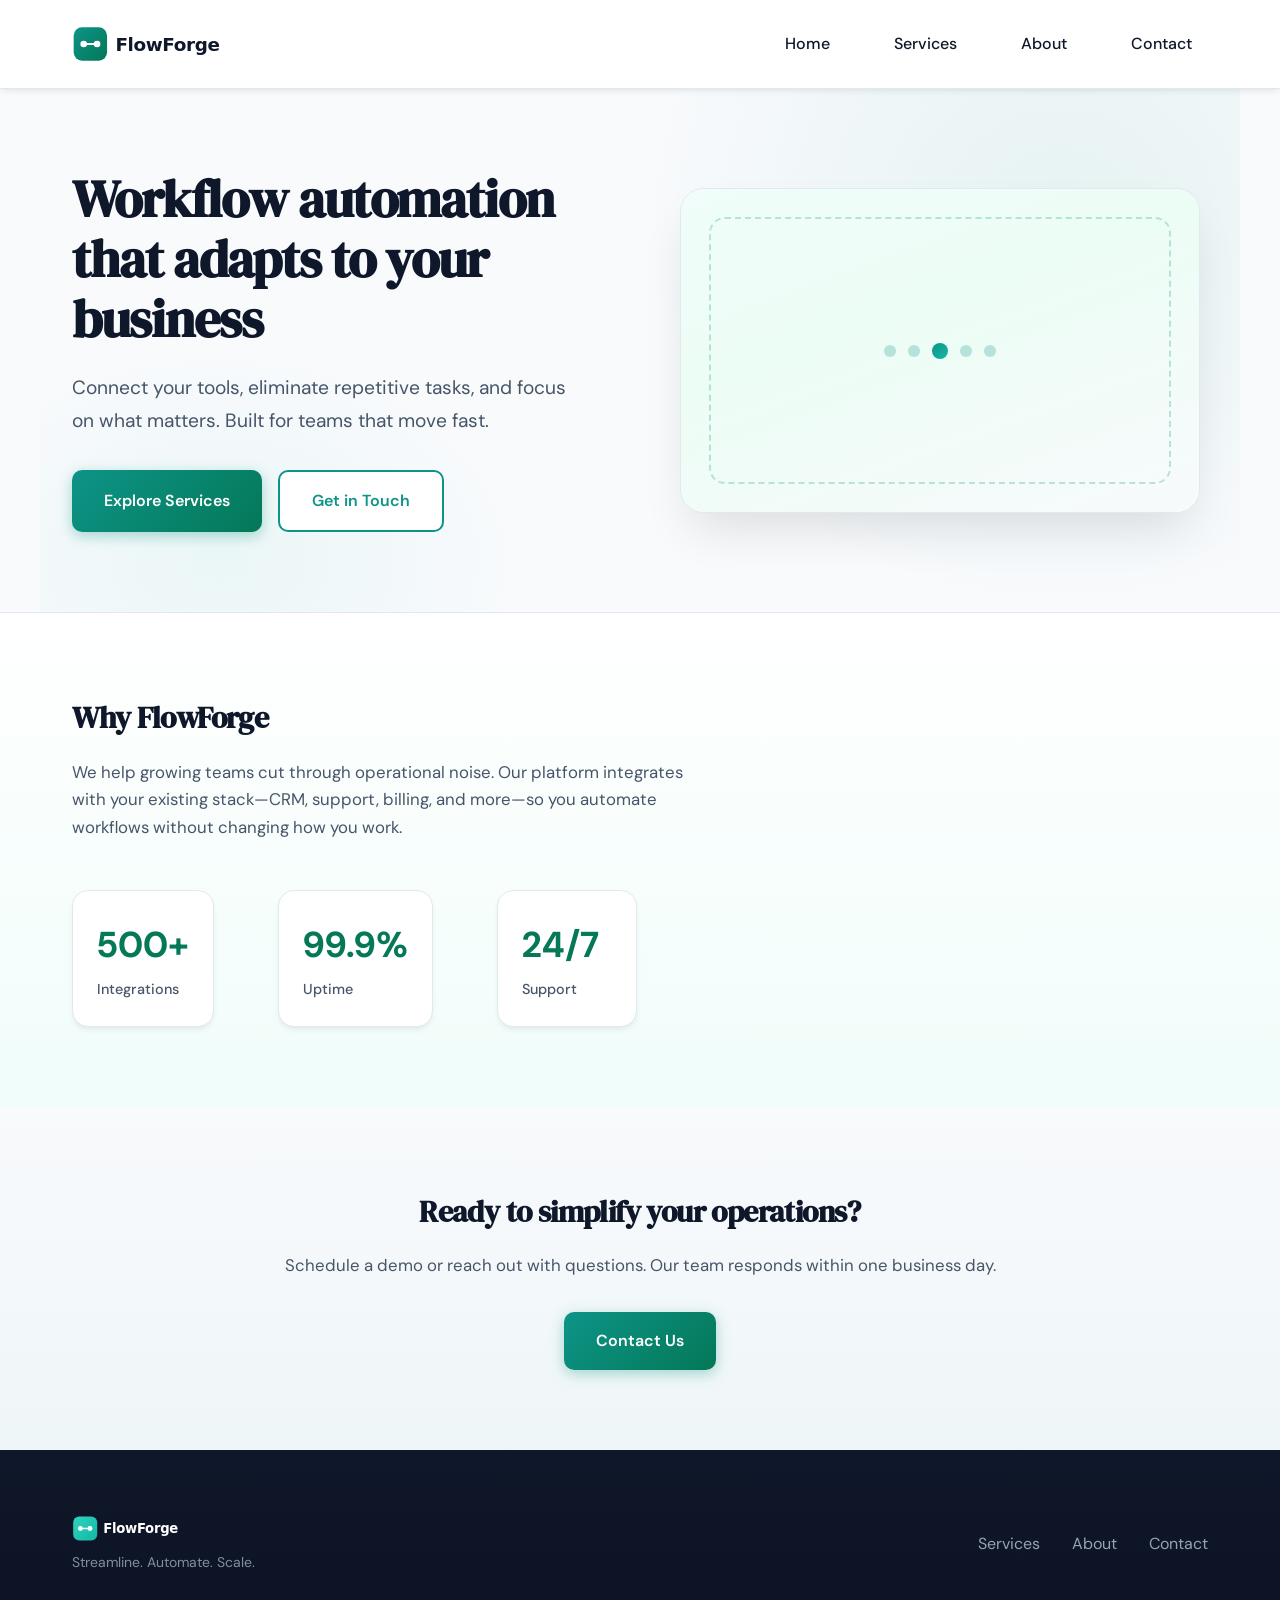
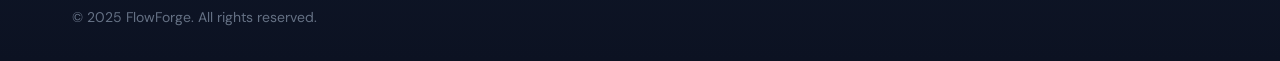
==== website/index.html @ 01923843 "Add FlowForge website and business plan" ====
<!DOCTYPE html>
<html lang="en">
<head>
  <meta charset="UTF-8">
  <meta name="viewport" content="width=device-width, initial-scale=1.0">
  <meta name="description" content="FlowForge - Workflow automation platform that connects your tools and eliminates manual tasks.">
  <title>FlowForge | Streamline. Automate. Scale.</title>
  <link rel="icon" type="image/svg+xml" href="assets/logo.svg">
  <link rel="stylesheet" href="css/styles.css">
  <link rel="preconnect" href="https://fonts.googleapis.com">
  <link rel="preconnect" href="https://fonts.gstatic.com" crossorigin>
  <link href="https://fonts.googleapis.com/css2?family=DM+Sans:ital,opsz,wght@0,9..40,400;0,9..40,500;0,9..40,600;0,9..40,700&family=DM+Serif+Display&display=swap" rel="stylesheet">
</head>
<body>
  <a href="#main-content" class="skip-link">Skip to main content</a>
  <header class="site-header" role="banner">
    <nav class="nav" aria-label="Main navigation">
      <a href="index.html" class="logo" aria-current="page">
        <img src="assets/logo.svg" alt="FlowForge" width="140" height="36">
      </a>
      <button class="nav-toggle" aria-expanded="false" aria-controls="nav-menu" aria-label="Toggle menu">
        <span></span>
        <span></span>
        <span></span>
      </button>
      <ul class="nav-menu" id="nav-menu" role="menubar">
        <li role="none"><a href="index.html" role="menuitem">Home</a></li>
        <li role="none"><a href="services.html" role="menuitem">Services</a></li>
        <li role="none"><a href="about.html" role="menuitem">About</a></li>
        <li role="none"><a href="contact.html" role="menuitem">Contact</a></li>
      </ul>
    </nav>
  </header>

  <main id="main-content" tabindex="-1">
    <section class="hero" aria-labelledby="hero-heading">
      <div class="hero-content">
        <h1 id="hero-heading">Workflow automation that adapts to your business</h1>
        <p class="hero-subtitle">Connect your tools, eliminate repetitive tasks, and focus on what matters. Built for teams that move fast.</p>
        <div class="hero-actions">
          <a href="services.html" class="btn btn-primary">Explore Services</a>
          <a href="contact.html" class="btn btn-secondary">Get in Touch</a>
        </div>
      </div>
      <div class="hero-visual">
        <div class="hero-card" aria-hidden="true">
          <div class="flow-preview">
            <div class="flow-nodes">
              <span class="node"></span>
              <span class="node"></span>
              <span class="node node-accent"></span>
              <span class="node"></span>
              <span class="node"></span>
            </div>
          </div>
        </div>
      </div>
    </section>

    <section class="intro" aria-labelledby="intro-heading">
      <div class="container">
        <h2 id="intro-heading">Why FlowForge</h2>
        <p class="intro-text">We help growing teams cut through operational noise. Our platform integrates with your existing stack—CRM, support, billing, and more—so you automate workflows without changing how you work.</p>
        <div class="intro-stats">
          <div class="stat">
            <span class="stat-value">500+</span>
            <span class="stat-label">Integrations</span>
          </div>
          <div class="stat">
            <span class="stat-value">99.9%</span>
            <span class="stat-label">Uptime</span>
          </div>
          <div class="stat">
            <span class="stat-value">24/7</span>
            <span class="stat-label">Support</span>
          </div>
        </div>
      </div>
    </section>

    <section class="cta-section" aria-labelledby="cta-heading">
      <div class="container">
        <h2 id="cta-heading">Ready to simplify your operations?</h2>
        <p>Schedule a demo or reach out with questions. Our team responds within one business day.</p>
        <a href="contact.html" class="btn btn-primary">Contact Us</a>
      </div>
    </section>
  </main>

  <footer class="site-footer" role="contentinfo">
    <div class="container">
      <div class="footer-grid">
        <div class="footer-brand">
          <img src="assets/logo-white.svg" alt="FlowForge" width="120" height="30">
          <p class="slogan">Streamline. Automate. Scale.</p>
        </div>
        <div class="footer-links">
          <a href="services.html">Services</a>
          <a href="about.html">About</a>
          <a href="contact.html">Contact</a>
        </div>
      </div>
      <p class="footer-copy">&copy; 2025 FlowForge. All rights reserved.</p>
    </div>
  </footer>

  <script src="js/main.js"></script>
</body>
</html>
---- website/css/styles.css ----
:root {
  --color-bg: #f8fafc;
  --color-surface: #ffffff;
  --color-text: #0f172a;
  --color-text-muted: #475569;
  --color-accent: #0d9488;
  --color-accent-light: #14b8a6;
  --color-accent-dark: #047857;
  --color-border: #e2e8f0;
  --font-sans: 'DM Sans', system-ui, -apple-system, sans-serif;
  --font-serif: 'DM Serif Display', Georgia, serif;
  --space-xs: 0.25rem;
  --space-sm: 0.5rem;
  --space-md: 1rem;
  --space-lg: 1.5rem;
  --space-xl: 2rem;
  --space-2xl: 3rem;
  --space-3xl: 4rem;
  --space-4xl: 5rem;
  --radius: 10px;
  --radius-lg: 16px;
  --radius-xl: 24px;
  --shadow: 0 4px 6px -1px rgba(0, 0, 0, 0.06), 0 2px 4px -2px rgba(0, 0, 0, 0.04);
  --shadow-lg: 0 20px 25px -5px rgba(0, 0, 0, 0.08), 0 8px 10px -6px rgba(0, 0, 0, 0.04);
  --shadow-xl: 0 25px 50px -12px rgba(0, 0, 0, 0.12);
  --transition: 0.25s ease;
}

*,
*::before,
*::after {
  box-sizing: border-box;
  margin: 0;
  padding: 0;
}

html {
  font-size: 16px;
  scroll-behavior: smooth;
}

body {
  font-family: var(--font-sans);
  color: var(--color-text);
  background-color: var(--color-bg);
  line-height: 1.65;
  min-height: 100vh;
  display: flex;
  flex-direction: column;
}

img {
  max-width: 100%;
  height: auto;
  display: block;
}

a {
  color: var(--color-accent);
  text-decoration: none;
  transition: color var(--transition);
}

a:hover {
  color: var(--color-accent-dark);
}

a:focus-visible,
button:focus-visible {
  outline: 2px solid var(--color-accent);
  outline-offset: 2px;
}

.skip-link {
  position: absolute;
  top: -100px;
  left: var(--space-md);
  padding: var(--space-md) var(--space-lg);
  background: var(--color-accent);
  color: white;
  font-weight: 600;
  z-index: 1000;
  border-radius: var(--radius);
  transition: top var(--transition);
}

.skip-link:focus {
  top: var(--space-md);
  outline: 2px solid white;
  outline-offset: 2px;
}

.site-header {
  background: var(--color-surface);
  border-bottom: 1px solid var(--color-border);
  position: sticky;
  top: 0;
  z-index: 100;
  box-shadow: var(--shadow);
}

.nav {
  max-width: 1200px;
  margin: 0 auto;
  padding: var(--space-lg) var(--space-xl);
  display: flex;
  align-items: center;
  justify-content: space-between;
  gap: var(--space-lg);
}

.logo img {
  height: 40px;
  width: auto;
}

.nav-menu {
  list-style: none;
  display: flex;
  gap: var(--space-xl);
}

.nav-menu a {
  color: var(--color-text);
  font-weight: 500;
  padding: var(--space-sm) var(--space-md);
  border-radius: var(--radius);
  transition: background var(--transition), color var(--transition);
}

.nav-menu a:hover,
.nav-menu a[aria-current="page"] {
  color: var(--color-accent);
  background: rgba(13, 148, 136, 0.06);
}

.nav-toggle {
  display: none;
  flex-direction: column;
  gap: 5px;
  background: none;
  border: none;
  cursor: pointer;
  padding: var(--space-sm);
  margin: calc(-1 * var(--space-sm));
}

.nav-toggle span {
  display: block;
  width: 24px;
  height: 2px;
  background: var(--color-text);
  transition: var(--transition);
}

.nav-toggle[aria-expanded="true"] span:nth-child(1) {
  transform: rotate(45deg) translate(5px, 5px);
}

.nav-toggle[aria-expanded="true"] span:nth-child(2) {
  opacity: 0;
}

.nav-toggle[aria-expanded="true"] span:nth-child(3) {
  transform: rotate(-45deg) translate(5px, -5px);
}

.container {
  max-width: 1200px;
  margin: 0 auto;
  padding: 0 var(--space-xl);
}

main {
  flex: 1;
}

.hero {
  padding: var(--space-4xl) var(--space-xl);
  display: grid;
  grid-template-columns: 1fr;
  gap: var(--space-3xl);
  align-items: center;
  max-width: 1200px;
  margin: 0 auto;
  position: relative;
  overflow: hidden;
}

.hero::before {
  content: '';
  position: absolute;
  top: -50%;
  right: -20%;
  width: 70%;
  height: 150%;
  background: radial-gradient(ellipse, rgba(13, 148, 136, 0.08) 0%, transparent 70%);
  pointer-events: none;
}

.hero::after {
  content: '';
  position: absolute;
  bottom: -30%;
  left: -10%;
  width: 50%;
  height: 80%;
  background: radial-gradient(ellipse, rgba(20, 184, 166, 0.06) 0%, transparent 70%);
  pointer-events: none;
}

.hero-content {
  position: relative;
  z-index: 1;
}

.hero-content h1 {
  font-family: var(--font-serif);
  font-size: clamp(2.25rem, 5vw, 3.25rem);
  line-height: 1.15;
  color: var(--color-text);
  margin-bottom: var(--space-lg);
  letter-spacing: -0.02em;
}

.hero-subtitle {
  font-size: 1.2rem;
  color: var(--color-text-muted);
  margin-bottom: var(--space-xl);
  max-width: 520px;
  line-height: 1.7;
}

.hero-actions {
  display: flex;
  flex-wrap: wrap;
  gap: var(--space-md);
}

.btn {
  display: inline-flex;
  align-items: center;
  justify-content: center;
  padding: var(--space-md) var(--space-xl);
  font-size: 1rem;
  font-weight: 600;
  border-radius: var(--radius);
  transition: background var(--transition), color var(--transition), transform var(--transition), box-shadow var(--transition);
  border: none;
  cursor: pointer;
  font-family: inherit;
}

.btn:hover {
  transform: translateY(-1px);
}

.btn:focus-visible {
  outline: 2px solid var(--color-accent);
  outline-offset: 2px;
}

.btn-primary {
  background: linear-gradient(135deg, var(--color-accent) 0%, var(--color-accent-dark) 100%);
  color: white;
  box-shadow: 0 4px 14px rgba(13, 148, 136, 0.35);
}

.btn-primary:hover {
  box-shadow: 0 6px 20px rgba(13, 148, 136, 0.4);
}

.btn-secondary {
  background: var(--color-surface);
  color: var(--color-accent);
  border: 2px solid var(--color-accent);
}

.btn-secondary:hover {
  background: rgba(13, 148, 136, 0.06);
}

.hero-visual {
  display: flex;
  justify-content: center;
  position: relative;
  z-index: 1;
}

.hero-card {
  width: 100%;
  max-width: 520px;
  aspect-ratio: 16/10;
  background: var(--color-surface);
  border-radius: var(--radius-xl);
  box-shadow: var(--shadow-xl);
  border: 1px solid var(--color-border);
  overflow: hidden;
  position: relative;
}

.flow-preview {
  width: 100%;
  height: 100%;
  background: linear-gradient(160deg, #f0fdfa 0%, #ecfdf5 40%, #f8fafc 100%);
  display: flex;
  align-items: center;
  justify-content: center;
}

.flow-preview::before {
  content: '';
  position: absolute;
  inset: 28px;
  border: 2px dashed rgba(13, 148, 136, 0.25);
  border-radius: var(--radius-lg);
}

.flow-nodes {
  display: flex;
  align-items: center;
  justify-content: center;
  gap: 12px;
  position: relative;
  z-index: 1;
}

.flow-nodes .node {
  width: 12px;
  height: 12px;
  border-radius: 50%;
  background: rgba(13, 148, 136, 0.25);
  transition: transform var(--transition);
}

.flow-nodes .node-accent {
  width: 16px;
  height: 16px;
  background: linear-gradient(135deg, var(--color-accent) 0%, var(--color-accent-light) 100%);
}

.hero-card:hover .flow-nodes .node {
  transform: scale(1.1);
}

.intro {
  padding: var(--space-4xl) 0;
  background: linear-gradient(180deg, var(--color-surface) 0%, #f0fdfa 100%);
  border-top: 1px solid var(--color-border);
}

.intro h2 {
  font-family: var(--font-serif);
  font-size: 1.875rem;
  margin-bottom: var(--space-md);
  color: var(--color-text);
  letter-spacing: -0.02em;
}

.intro-text {
  color: var(--color-text-muted);
  max-width: 640px;
  margin-bottom: var(--space-2xl);
  font-size: 1.05rem;
}

.intro-stats {
  display: flex;
  flex-wrap: wrap;
  gap: var(--space-3xl);
}

.stat {
  display: flex;
  flex-direction: column;
  gap: var(--space-xs);
  padding: var(--space-lg);
  background: var(--color-surface);
  border-radius: var(--radius-lg);
  box-shadow: var(--shadow);
  border: 1px solid var(--color-border);
  min-width: 140px;
}

.stat-value {
  font-size: 2.25rem;
  font-weight: 700;
  color: var(--color-accent-dark);
}

.stat-label {
  font-size: 0.9rem;
  color: var(--color-text-muted);
  font-weight: 500;
}

.cta-section {
  padding: var(--space-4xl) 0;
  text-align: center;
  background: linear-gradient(180deg, transparent 0%, rgba(13, 148, 136, 0.04) 100%);
}

.cta-section h2 {
  font-family: var(--font-serif);
  font-size: 1.875rem;
  margin-bottom: var(--space-md);
  color: var(--color-text);
  letter-spacing: -0.02em;
}

.cta-section p {
  color: var(--color-text-muted);
  margin-bottom: var(--space-xl);
  font-size: 1.05rem;
}

.site-footer {
  background: linear-gradient(180deg, #0f172a 0%, #0c1222 100%);
  color: #94a3b8;
  padding: var(--space-3xl) 0 var(--space-xl);
}

.footer-grid {
  display: flex;
  flex-wrap: wrap;
  justify-content: space-between;
  align-items: center;
  gap: var(--space-xl);
  margin-bottom: var(--space-xl);
}

.footer-brand img {
  margin-bottom: var(--space-sm);
}

.slogan {
  font-size: 0.875rem;
  opacity: 0.85;
}

.footer-links {
  display: flex;
  gap: var(--space-xl);
}

.footer-links a {
  color: inherit;
}

.footer-links a:hover {
  color: white;
}

.footer-copy {
  font-size: 0.875rem;
  opacity: 0.65;
}

.page-header {
  padding: var(--space-3xl) 0;
  background: linear-gradient(135deg, var(--color-surface) 0%, #f0fdfa 100%);
  border-bottom: 1px solid var(--color-border);
}

.page-header h1 {
  font-family: var(--font-serif);
  font-size: 2.25rem;
  margin-bottom: var(--space-sm);
  color: var(--color-text);
  letter-spacing: -0.02em;
}

.page-header p {
  color: var(--color-text-muted);
  font-size: 1.05rem;
}

.page-content {
  padding: var(--space-3xl) 0;
}

.section-title {
  font-family: var(--font-serif);
  font-size: 1.625rem;
  margin-bottom: var(--space-xl);
  color: var(--color-text);
  letter-spacing: -0.02em;
}

.service-grid {
  display: grid;
  grid-template-columns: repeat(auto-fit, minmax(280px, 1fr));
  gap: var(--space-xl);
}

.service-card {
  background: var(--color-surface);
  border-radius: var(--radius-lg);
  padding: var(--space-2xl);
  border: 1px solid var(--color-border);
  transition: transform var(--transition), box-shadow var(--transition), border-color var(--transition);
  position: relative;
  overflow: hidden;
}

.service-card::before {
  content: '';
  position: absolute;
  top: 0;
  left: 0;
  width: 100%;
  height: 4px;
  background: linear-gradient(90deg, var(--color-accent) 0%, var(--color-accent-light) 100%);
  transform: scaleX(0);
  transform-origin: left;
  transition: transform var(--transition);
}

.service-card:hover {
  transform: translateY(-4px);
  box-shadow: var(--shadow-xl);
  border-color: rgba(13, 148, 136, 0.2);
}

.service-card:hover::before {
  transform: scaleX(1);
}

.service-icon {
  width: 48px;
  height: 48px;
  border-radius: var(--radius);
  background: linear-gradient(135deg, rgba(13, 148, 136, 0.1) 0%, rgba(20, 184, 166, 0.15) 100%);
  display: flex;
  align-items: center;
  justify-content: center;
  margin-bottom: var(--space-lg);
}

.service-icon svg {
  width: 24px;
  height: 24px;
  color: var(--color-accent);
  stroke: var(--color-accent);
}

.service-card h3 {
  font-size: 1.2rem;
  margin-bottom: var(--space-sm);
  color: var(--color-text);
  font-weight: 600;
}

.service-card p {
  color: var(--color-text-muted);
  font-size: 0.9375rem;
  line-height: 1.7;
}

.team-grid {
  display: grid;
  grid-template-columns: repeat(auto-fit, minmax(260px, 1fr));
  gap: var(--space-xl);
}

.team-card {
  background: var(--color-surface);
  border-radius: var(--radius-lg);
  padding: var(--space-2xl);
  border: 1px solid var(--color-border);
  text-align: center;
  transition: transform var(--transition), box-shadow var(--transition);
}

.team-card:hover {
  transform: translateY(-4px);
  box-shadow: var(--shadow-lg);
}

.team-card .avatar {
  width: 88px;
  height: 88px;
  border-radius: 50%;
  background: linear-gradient(135deg, var(--color-accent) 0%, var(--color-accent-dark) 100%);
  margin: 0 auto var(--space-lg);
  display: flex;
  align-items: center;
  justify-content: center;
  color: white;
  font-size: 1.5rem;
  font-weight: 600;
  box-shadow: 0 8px 20px rgba(13, 148, 136, 0.3);
}

.team-card h3 {
  font-size: 1.1rem;
  margin-bottom: var(--space-xs);
  font-weight: 600;
}

.team-card .role {
  font-size: 0.9rem;
  color: var(--color-accent);
  font-weight: 600;
  margin-bottom: var(--space-md);
}

.team-card p {
  font-size: 0.9rem;
  color: var(--color-text-muted);
  line-height: 1.6;
}

.contact-form {
  max-width: 560px;
  background: var(--color-surface);
  padding: var(--space-2xl);
  border-radius: var(--radius-xl);
  border: 1px solid var(--color-border);
  box-shadow: var(--shadow-lg);
}

.form-group {
  margin-bottom: var(--space-lg);
}

.form-group label {
  display: block;
  font-weight: 500;
  margin-bottom: var(--space-sm);
  font-size: 0.9375rem;
}

.form-group input,
.form-group textarea {
  width: 100%;
  padding: var(--space-md) var(--space-lg);
  border: 1px solid var(--color-border);
  border-radius: var(--radius);
  font-family: inherit;
  font-size: 1rem;
  transition: border-color var(--transition), box-shadow var(--transition);
}

.form-group input:focus,
.form-group textarea:focus {
  outline: none;
  border-color: var(--color-accent);
  box-shadow: 0 0 0 3px rgba(13, 148, 136, 0.15);
}

.form-group textarea {
  min-height: 140px;
  resize: vertical;
}

.contact-info {
  margin-top: var(--space-2xl);
  padding: var(--space-xl);
  background: rgba(13, 148, 136, 0.04);
  border-radius: var(--radius-lg);
  border: 1px solid rgba(13, 148, 136, 0.15);
}

.contact-info h3 {
  font-size: 1rem;
  margin-bottom: var(--space-md);
  font-weight: 600;
}

.contact-info p {
  font-size: 0.9375rem;
  color: var(--color-text-muted);
}

@media (min-width: 768px) {
  .hero {
    grid-template-columns: 1fr 1fr;
    padding: var(--space-4xl) var(--space-xl);
  }
}

@media (max-width: 767px) {
  .nav-toggle {
    display: flex;
  }

  .nav-menu {
    position: absolute;
    top: 100%;
    left: 0;
    right: 0;
    flex-direction: column;
    background: var(--color-surface);
    border-bottom: 1px solid var(--color-border);
    padding: var(--space-lg);
    gap: 0;
  }

  .nav-menu {
    display: none;
  }

  .nav-menu.is-open {
    display: flex;
  }

  .nav-menu li {
    border-bottom: 1px solid var(--color-border);
  }

  .nav-menu li:last-child {
    border-bottom: none;
  }

  .nav-menu a {
    display: block;
    padding: var(--space-md);
  }
}
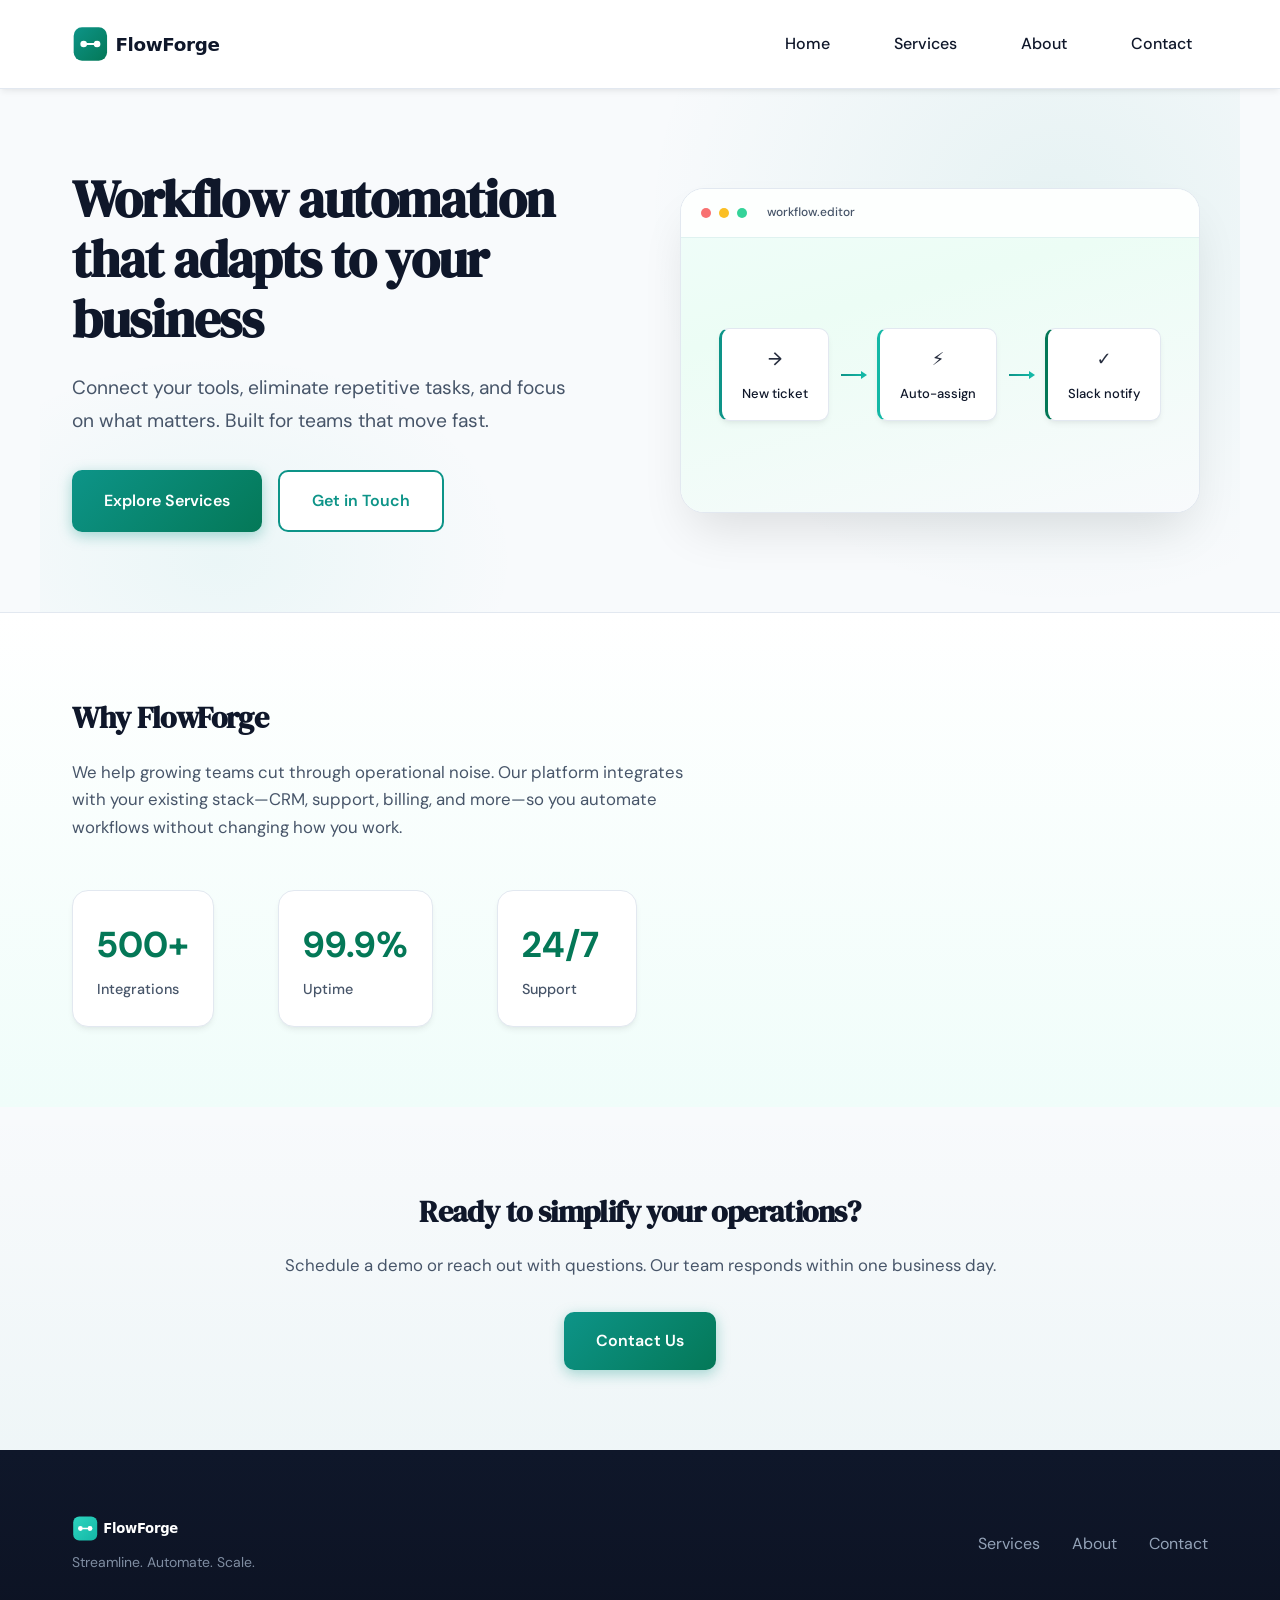
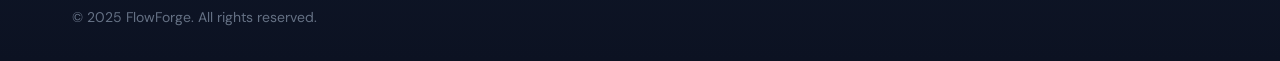
==== commit 5382229d: "Replace hero placeholder with workflow diagram mockup" ====
--- a/website/index.html
+++ b/website/index.html
@@ -45,12 +45,27 @@
       <div class="hero-visual">
         <div class="hero-card" aria-hidden="true">
           <div class="flow-preview">
-            <div class="flow-nodes">
-              <span class="node"></span>
-              <span class="node"></span>
-              <span class="node node-accent"></span>
-              <span class="node"></span>
-              <span class="node"></span>
+            <div class="browser-bar">
+              <span class="dot"></span>
+              <span class="dot"></span>
+              <span class="dot"></span>
+              <span class="bar-title">workflow.editor</span>
+            </div>
+            <div class="workflow-mockup">
+              <div class="flow-block flow-trigger">
+                <span class="flow-icon">→</span>
+                <span>New ticket</span>
+              </div>
+              <div class="flow-arrow"></div>
+              <div class="flow-block flow-action">
+                <span class="flow-icon">⚡</span>
+                <span>Auto-assign</span>
+              </div>
+              <div class="flow-arrow"></div>
+              <div class="flow-block flow-result">
+                <span class="flow-icon">✓</span>
+                <span>Slack notify</span>
+              </div>
             </div>
           </div>
         </div>
--- a/website/css/styles.css
+++ b/website/css/styles.css
@@ -302,45 +302,96 @@
 .flow-preview {
   width: 100%;
   height: 100%;
-  background: linear-gradient(160deg, #f0fdfa 0%, #ecfdf5 40%, #f8fafc 100%);
+  background: linear-gradient(165deg, #f0fdfa 0%, #ecfdf5 35%, #f8fafc 100%);
+  display: flex;
+  flex-direction: column;
+  position: relative;
+  z-index: 1;
+}
+
+.browser-bar {
+  display: flex;
+  align-items: center;
+  gap: 8px;
+  padding: 14px 20px;
+  background: rgba(255, 255, 255, 0.9);
+  border-bottom: 1px solid rgba(13, 148, 136, 0.12);
+}
+
+.browser-bar .dot {
+  width: 10px;
+  height: 10px;
+  border-radius: 50%;
+  background: rgba(13, 148, 136, 0.2);
+}
+
+.browser-bar .dot:nth-child(1) { background: #f87171; }
+.browser-bar .dot:nth-child(2) { background: #fbbf24; }
+.browser-bar .dot:nth-child(3) { background: #34d399; }
+
+.bar-title {
+  margin-left: 12px;
+  font-size: 12px;
+  color: var(--color-text-muted);
+  font-weight: 500;
+}
+
+.workflow-mockup {
+  flex: 1;
   display: flex;
   align-items: center;
   justify-content: center;
-}
-
-.flow-preview::before {
+  gap: 12px;
+  padding: 24px;
+}
+
+.flow-block {
+  display: flex;
+  flex-direction: column;
+  align-items: center;
+  gap: 8px;
+  padding: 16px 20px;
+  background: white;
+  border-radius: var(--radius);
+  box-shadow: var(--shadow);
+  border: 1px solid var(--color-border);
+  font-size: 13px;
+  font-weight: 500;
+  color: var(--color-text);
+  transition: transform var(--transition), box-shadow var(--transition);
+}
+
+.hero-card:hover .flow-block {
+  transform: translateY(-2px);
+  box-shadow: var(--shadow-lg);
+}
+
+.flow-block .flow-icon {
+  font-size: 18px;
+  opacity: 0.9;
+}
+
+.flow-trigger { border-left: 3px solid var(--color-accent); }
+.flow-action { border-left: 3px solid var(--color-accent-light); }
+.flow-result { border-left: 3px solid var(--color-accent-dark); }
+
+.flow-arrow {
+  width: 24px;
+  height: 2px;
+  background: linear-gradient(90deg, var(--color-accent) 0%, var(--color-accent-light) 100%);
+  position: relative;
+}
+
+.flow-arrow::after {
   content: '';
   position: absolute;
-  inset: 28px;
-  border: 2px dashed rgba(13, 148, 136, 0.25);
-  border-radius: var(--radius-lg);
-}
-
-.flow-nodes {
-  display: flex;
-  align-items: center;
-  justify-content: center;
-  gap: 12px;
-  position: relative;
-  z-index: 1;
-}
-
-.flow-nodes .node {
-  width: 12px;
-  height: 12px;
-  border-radius: 50%;
-  background: rgba(13, 148, 136, 0.25);
-  transition: transform var(--transition);
-}
-
-.flow-nodes .node-accent {
-  width: 16px;
-  height: 16px;
-  background: linear-gradient(135deg, var(--color-accent) 0%, var(--color-accent-light) 100%);
-}
-
-.hero-card:hover .flow-nodes .node {
-  transform: scale(1.1);
+  right: -2px;
+  top: -3px;
+  width: 0;
+  height: 0;
+  border-top: 4px solid transparent;
+  border-bottom: 4px solid transparent;
+  border-left: 6px solid var(--color-accent-light);
 }
 
 .intro {
@@ -680,6 +731,23 @@
   }
 }
 
+@media (max-width: 500px) {
+  .workflow-mockup {
+    flex-wrap: wrap;
+    justify-content: center;
+    gap: 8px;
+  }
+
+  .flow-block {
+    padding: 10px 14px;
+    font-size: 11px;
+  }
+
+  .flow-arrow {
+    display: none;
+  }
+}
+
 @media (max-width: 767px) {
   .nav-toggle {
     display: flex;
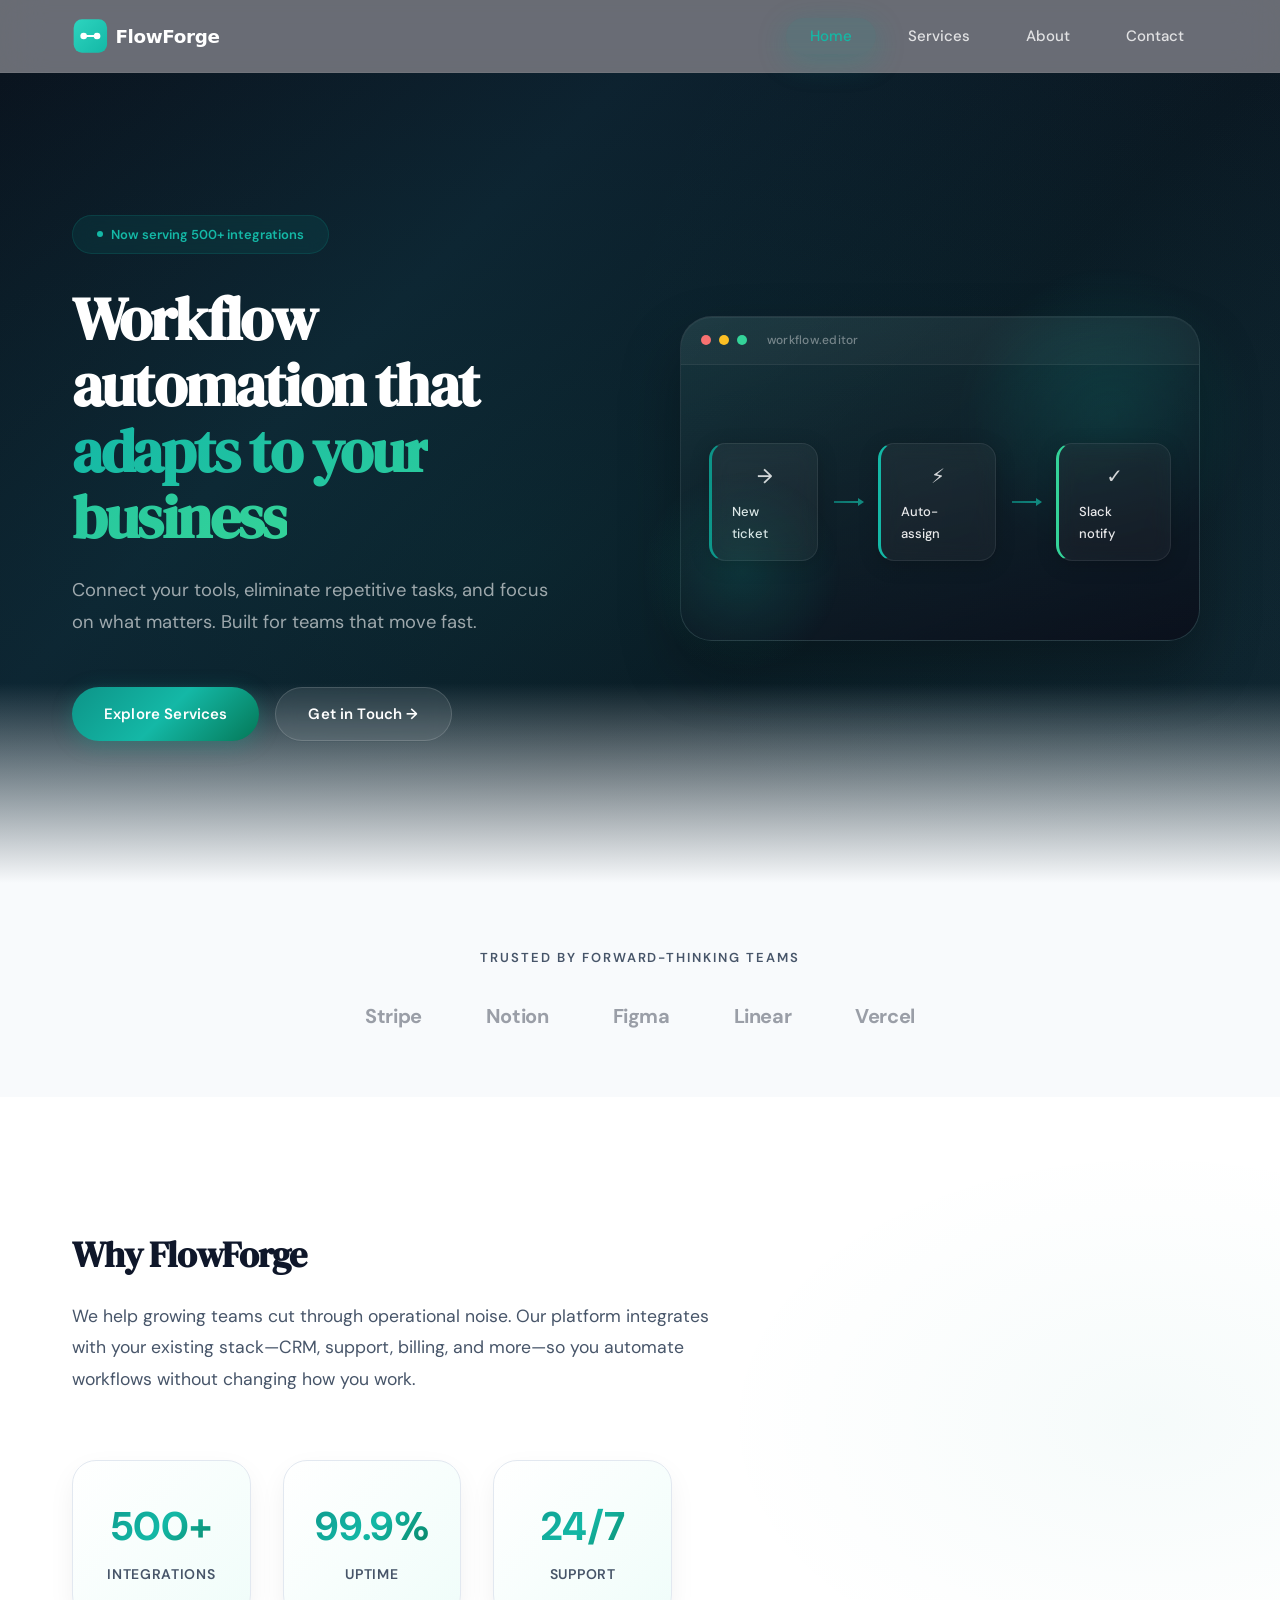
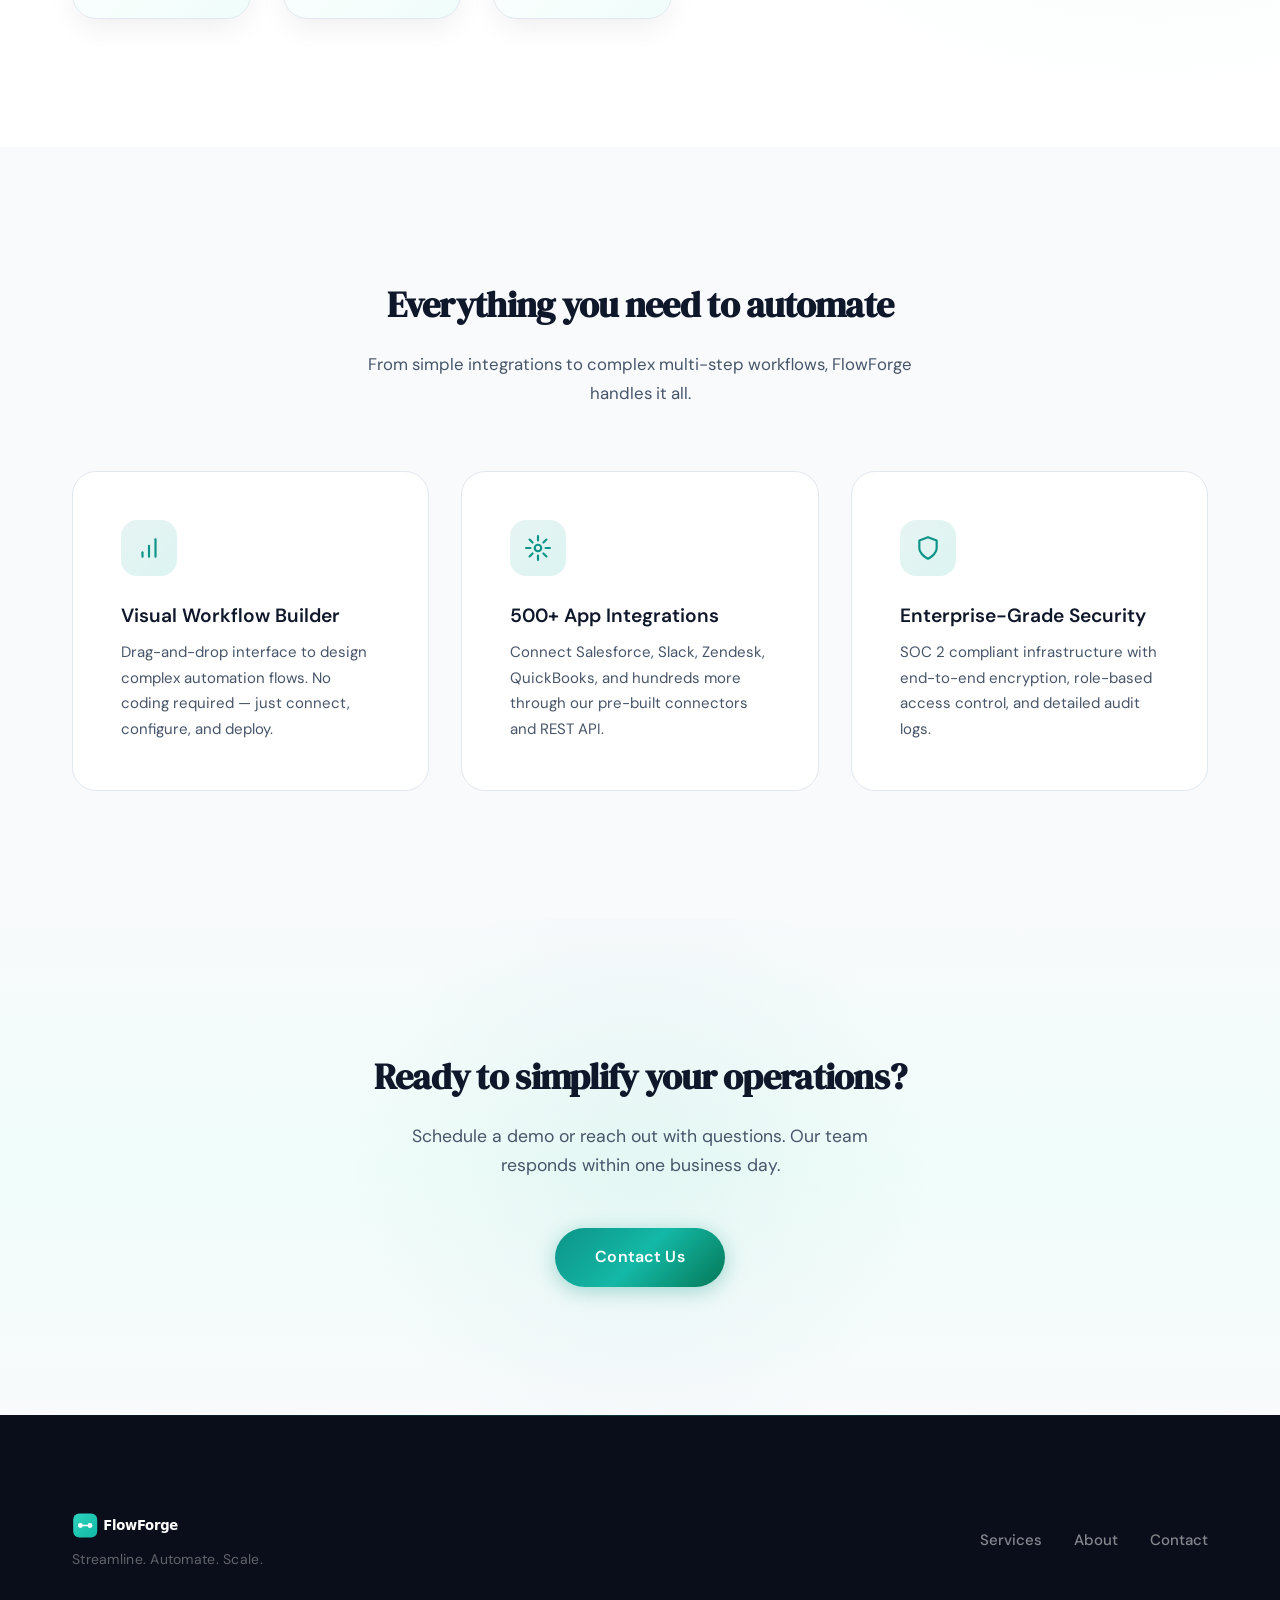
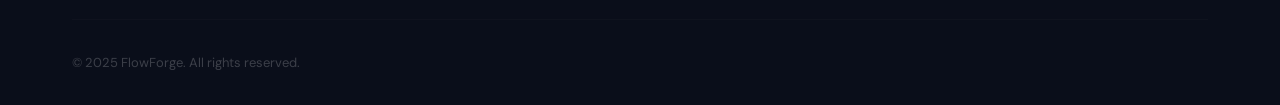
==== commit 9bc10e4b: "Upgrade website UI, add real team members" ====
--- a/website/index.html
+++ b/website/index.html
@@ -3,7 +3,7 @@
 <head>
   <meta charset="UTF-8">
   <meta name="viewport" content="width=device-width, initial-scale=1.0">
-  <meta name="description" content="FlowForge - Workflow automation platform that connects your tools and eliminates manual tasks.">
+  <meta name="description" content="FlowForge - Workflow automation platform that connects your tools and eliminates manual tasks. Built for teams that move fast.">
   <title>FlowForge | Streamline. Automate. Scale.</title>
   <link rel="icon" type="image/svg+xml" href="assets/logo.svg">
   <link rel="stylesheet" href="css/styles.css">
@@ -13,10 +13,10 @@
 </head>
 <body>
   <a href="#main-content" class="skip-link">Skip to main content</a>
-  <header class="site-header" role="banner">
+  <header class="site-header dark-header" role="banner">
     <nav class="nav" aria-label="Main navigation">
       <a href="index.html" class="logo" aria-current="page">
-        <img src="assets/logo.svg" alt="FlowForge" width="140" height="36">
+        <img src="assets/logo-white.svg" alt="FlowForge" width="140" height="36">
       </a>
       <button class="nav-toggle" aria-expanded="false" aria-controls="nav-menu" aria-label="Toggle menu">
         <span></span>
@@ -24,7 +24,7 @@
         <span></span>
       </button>
       <ul class="nav-menu" id="nav-menu" role="menubar">
-        <li role="none"><a href="index.html" role="menuitem">Home</a></li>
+        <li role="none"><a href="index.html" role="menuitem" aria-current="page">Home</a></li>
         <li role="none"><a href="services.html" role="menuitem">Services</a></li>
         <li role="none"><a href="about.html" role="menuitem">About</a></li>
         <li role="none"><a href="contact.html" role="menuitem">Contact</a></li>
@@ -33,38 +33,45 @@
   </header>
 
   <main id="main-content" tabindex="-1">
+    <!-- ===== Hero Section ===== -->
     <section class="hero" aria-labelledby="hero-heading">
-      <div class="hero-content">
-        <h1 id="hero-heading">Workflow automation that adapts to your business</h1>
-        <p class="hero-subtitle">Connect your tools, eliminate repetitive tasks, and focus on what matters. Built for teams that move fast.</p>
-        <div class="hero-actions">
-          <a href="services.html" class="btn btn-primary">Explore Services</a>
-          <a href="contact.html" class="btn btn-secondary">Get in Touch</a>
+      <div class="hero-inner">
+        <div class="hero-content">
+          <div class="hero-badge">
+            <span class="badge-dot"></span>
+            Now serving 500+ integrations
+          </div>
+          <h1 id="hero-heading">Workflow automation that <span class="accent-text">adapts to your business</span></h1>
+          <p class="hero-subtitle">Connect your tools, eliminate repetitive tasks, and focus on what matters. Built for teams that move fast.</p>
+          <div class="hero-actions">
+            <a href="services.html" class="btn btn-primary">Explore Services</a>
+            <a href="contact.html" class="btn btn-secondary">Get in Touch →</a>
+          </div>
         </div>
-      </div>
-      <div class="hero-visual">
-        <div class="hero-card" aria-hidden="true">
-          <div class="flow-preview">
-            <div class="browser-bar">
-              <span class="dot"></span>
-              <span class="dot"></span>
-              <span class="dot"></span>
-              <span class="bar-title">workflow.editor</span>
-            </div>
-            <div class="workflow-mockup">
-              <div class="flow-block flow-trigger">
-                <span class="flow-icon">→</span>
-                <span>New ticket</span>
+        <div class="hero-visual">
+          <div class="hero-card" aria-hidden="true">
+            <div class="flow-preview">
+              <div class="browser-bar">
+                <span class="dot"></span>
+                <span class="dot"></span>
+                <span class="dot"></span>
+                <span class="bar-title">workflow.editor</span>
               </div>
-              <div class="flow-arrow"></div>
-              <div class="flow-block flow-action">
-                <span class="flow-icon">⚡</span>
-                <span>Auto-assign</span>
-              </div>
-              <div class="flow-arrow"></div>
-              <div class="flow-block flow-result">
-                <span class="flow-icon">✓</span>
-                <span>Slack notify</span>
+              <div class="workflow-mockup">
+                <div class="flow-block flow-trigger">
+                  <span class="flow-icon">→</span>
+                  <span>New ticket</span>
+                </div>
+                <div class="flow-arrow"></div>
+                <div class="flow-block flow-action">
+                  <span class="flow-icon">⚡</span>
+                  <span>Auto-assign</span>
+                </div>
+                <div class="flow-arrow"></div>
+                <div class="flow-block flow-result">
+                  <span class="flow-icon">✓</span>
+                  <span>Slack notify</span>
+                </div>
               </div>
             </div>
           </div>
@@ -72,20 +79,35 @@
       </div>
     </section>
 
+    <!-- ===== Trusted By ===== -->
+    <section class="trusted-section" aria-label="Trusted by leading companies">
+      <div class="container">
+        <p class="trusted-label">Trusted by forward-thinking teams</p>
+        <div class="trusted-logos">
+          <span>Stripe</span>
+          <span>Notion</span>
+          <span>Figma</span>
+          <span>Linear</span>
+          <span>Vercel</span>
+        </div>
+      </div>
+    </section>
+
+    <!-- ===== Why FlowForge ===== -->
     <section class="intro" aria-labelledby="intro-heading">
       <div class="container">
-        <h2 id="intro-heading">Why FlowForge</h2>
-        <p class="intro-text">We help growing teams cut through operational noise. Our platform integrates with your existing stack—CRM, support, billing, and more—so you automate workflows without changing how you work.</p>
-        <div class="intro-stats">
-          <div class="stat">
+        <h2 id="intro-heading" class="animate-on-scroll">Why FlowForge</h2>
+        <p class="intro-text animate-on-scroll">We help growing teams cut through operational noise. Our platform integrates with your existing stack—CRM, support, billing, and more—so you automate workflows without changing how you work.</p>
+        <div class="intro-stats stagger-children">
+          <div class="stat animate-on-scroll">
             <span class="stat-value">500+</span>
             <span class="stat-label">Integrations</span>
           </div>
-          <div class="stat">
+          <div class="stat animate-on-scroll">
             <span class="stat-value">99.9%</span>
             <span class="stat-label">Uptime</span>
           </div>
-          <div class="stat">
+          <div class="stat animate-on-scroll">
             <span class="stat-value">24/7</span>
             <span class="stat-label">Support</span>
           </div>
@@ -93,11 +115,43 @@
       </div>
     </section>
 
+    <!-- ===== Key Features ===== -->
+    <section class="features-section" aria-labelledby="features-heading">
+      <div class="container">
+        <h2 id="features-heading" class="animate-on-scroll">Everything you need to automate</h2>
+        <p class="features-subtitle animate-on-scroll">From simple integrations to complex multi-step workflows, FlowForge handles it all.</p>
+        <div class="features-grid stagger-children">
+          <article class="feature-card animate-on-scroll">
+            <div class="feature-icon" aria-hidden="true">
+              <svg xmlns="http://www.w3.org/2000/svg" viewBox="0 0 24 24" fill="none" stroke="currentColor" stroke-width="2" stroke-linecap="round" stroke-linejoin="round"><path d="M12 20V10"/><path d="M18 20V4"/><path d="M6 20v-4"/></svg>
+            </div>
+            <h3>Visual Workflow Builder</h3>
+            <p>Drag-and-drop interface to design complex automation flows. No coding required — just connect, configure, and deploy.</p>
+          </article>
+          <article class="feature-card animate-on-scroll">
+            <div class="feature-icon" aria-hidden="true">
+              <svg xmlns="http://www.w3.org/2000/svg" viewBox="0 0 24 24" fill="none" stroke="currentColor" stroke-width="2" stroke-linecap="round" stroke-linejoin="round"><circle cx="12" cy="12" r="3"/><path d="M12 1v4M12 19v4M4.2 4.2l2.8 2.8M17 17l2.8 2.8M1 12h4M19 12h4M4.2 19.8l2.8-2.8M17 7l2.8-2.8"/></svg>
+            </div>
+            <h3>500+ App Integrations</h3>
+            <p>Connect Salesforce, Slack, Zendesk, QuickBooks, and hundreds more through our pre-built connectors and REST API.</p>
+          </article>
+          <article class="feature-card animate-on-scroll">
+            <div class="feature-icon" aria-hidden="true">
+              <svg xmlns="http://www.w3.org/2000/svg" viewBox="0 0 24 24" fill="none" stroke="currentColor" stroke-width="2" stroke-linecap="round" stroke-linejoin="round"><path d="M12 22s8-4 8-10V5l-8-3-8 3v7c0 6 8 10 8 10z"/></svg>
+            </div>
+            <h3>Enterprise-Grade Security</h3>
+            <p>SOC 2 compliant infrastructure with end-to-end encryption, role-based access control, and detailed audit logs.</p>
+          </article>
+        </div>
+      </div>
+    </section>
+
+    <!-- ===== CTA ===== -->
     <section class="cta-section" aria-labelledby="cta-heading">
       <div class="container">
-        <h2 id="cta-heading">Ready to simplify your operations?</h2>
-        <p>Schedule a demo or reach out with questions. Our team responds within one business day.</p>
-        <a href="contact.html" class="btn btn-primary">Contact Us</a>
+        <h2 id="cta-heading" class="animate-on-scroll">Ready to simplify your operations?</h2>
+        <p class="animate-on-scroll">Schedule a demo or reach out with questions. Our team responds within one business day.</p>
+        <a href="contact.html" class="btn btn-primary animate-on-scroll">Contact Us</a>
       </div>
     </section>
   </main>
--- a/website/css/styles.css
+++ b/website/css/styles.css
@@ -1,14 +1,79 @@
+/* ===== FlowForge — Premium Design System ===== */
+
+@keyframes gradientShift {
+  0%   { background-position: 0% 50%; }
+  50%  { background-position: 100% 50%; }
+  100% { background-position: 0% 50%; }
+}
+
+@keyframes float {
+  0%, 100% { transform: translateY(0); }
+  50%      { transform: translateY(-12px); }
+}
+
+@keyframes fadeInUp {
+  from { opacity: 0; transform: translateY(30px); }
+  to   { opacity: 1; transform: translateY(0); }
+}
+
+@keyframes pulse {
+  0%, 100% { opacity: 0.4; }
+  50%      { opacity: 1; }
+}
+
+@keyframes slideInLeft {
+  from { opacity: 0; transform: translateX(-40px); }
+  to   { opacity: 1; transform: translateX(0); }
+}
+
+@keyframes slideInRight {
+  from { opacity: 0; transform: translateX(40px); }
+  to   { opacity: 1; transform: translateX(0); }
+}
+
+@keyframes scaleIn {
+  from { opacity: 0; transform: scale(0.9); }
+  to   { opacity: 1; transform: scale(1); }
+}
+
+@keyframes shimmer {
+  0%   { background-position: -200% center; }
+  100% { background-position: 200% center; }
+}
+
 :root {
+  /* Dark palette */
+  --color-dark-bg: #0a0e1a;
+  --color-dark-surface: #111827;
+  --color-dark-card: rgba(17, 24, 39, 0.7);
+  --color-dark-border: rgba(255, 255, 255, 0.06);
+
+  /* Light palette */
   --color-bg: #f8fafc;
   --color-surface: #ffffff;
   --color-text: #0f172a;
   --color-text-muted: #475569;
+  --color-border: #e2e8f0;
+
+  /* Accent */
   --color-accent: #0d9488;
   --color-accent-light: #14b8a6;
   --color-accent-dark: #047857;
-  --color-border: #e2e8f0;
+  --color-accent-glow: rgba(13, 148, 136, 0.35);
+
+  /* Gradients */
+  --gradient-hero: linear-gradient(135deg, #0a0e1a 0%, #0d1b2a 30%, #0a0e1a 60%, #111827 100%);
+  --gradient-accent: linear-gradient(135deg, #0d9488 0%, #14b8a6 50%, #047857 100%);
+  --gradient-glass: linear-gradient(135deg, rgba(255,255,255,0.05) 0%, rgba(255,255,255,0.02) 100%);
+  --gradient-mesh: radial-gradient(at 20% 30%, rgba(13, 148, 136, 0.15) 0%, transparent 50%),
+                   radial-gradient(at 80% 20%, rgba(20, 184, 166, 0.1) 0%, transparent 50%),
+                   radial-gradient(at 50% 80%, rgba(4, 120, 87, 0.08) 0%, transparent 50%);
+
+  /* Typography */
   --font-sans: 'DM Sans', system-ui, -apple-system, sans-serif;
   --font-serif: 'DM Serif Display', Georgia, serif;
+
+  /* Spacing */
   --space-xs: 0.25rem;
   --space-sm: 0.5rem;
   --space-md: 1rem;
@@ -16,19 +81,31 @@
   --space-xl: 2rem;
   --space-2xl: 3rem;
   --space-3xl: 4rem;
-  --space-4xl: 5rem;
+  --space-4xl: 6rem;
+  --space-5xl: 8rem;
+
+  /* Radius */
   --radius: 10px;
   --radius-lg: 16px;
   --radius-xl: 24px;
+  --radius-2xl: 32px;
+
+  /* Shadows */
   --shadow: 0 4px 6px -1px rgba(0, 0, 0, 0.06), 0 2px 4px -2px rgba(0, 0, 0, 0.04);
+  --shadow-md: 0 10px 30px -5px rgba(0, 0, 0, 0.08);
   --shadow-lg: 0 20px 25px -5px rgba(0, 0, 0, 0.08), 0 8px 10px -6px rgba(0, 0, 0, 0.04);
-  --shadow-xl: 0 25px 50px -12px rgba(0, 0, 0, 0.12);
-  --transition: 0.25s ease;
-}
-
-*,
-*::before,
-*::after {
+  --shadow-xl: 0 25px 50px -12px rgba(0, 0, 0, 0.15);
+  --shadow-glow: 0 0 40px rgba(13, 148, 136, 0.15);
+  --shadow-accent: 0 8px 30px rgba(13, 148, 136, 0.25);
+
+  /* Transitions */
+  --transition: 0.3s cubic-bezier(0.4, 0, 0.2, 1);
+  --transition-slow: 0.5s cubic-bezier(0.4, 0, 0.2, 1);
+  --transition-bounce: 0.4s cubic-bezier(0.34, 1.56, 0.64, 1);
+}
+
+/* ===== Reset ===== */
+*, *::before, *::after {
   box-sizing: border-box;
   margin: 0;
   padding: 0;
@@ -47,6 +124,7 @@
   min-height: 100vh;
   display: flex;
   flex-direction: column;
+  overflow-x: hidden;
 }
 
 img {
@@ -62,7 +140,7 @@
 }
 
 a:hover {
-  color: var(--color-accent-dark);
+  color: var(--color-accent-light);
 }
 
 a:focus-visible,
@@ -71,6 +149,7 @@
   outline-offset: 2px;
 }
 
+/* ===== Skip Link ===== */
 .skip-link {
   position: absolute;
   top: -100px;
@@ -90,19 +169,49 @@
   outline-offset: 2px;
 }
 
+/* ===== Header ===== */
 .site-header {
-  background: var(--color-surface);
-  border-bottom: 1px solid var(--color-border);
+  background: rgba(255, 255, 255, 0.85);
+  backdrop-filter: blur(20px) saturate(180%);
+  -webkit-backdrop-filter: blur(20px) saturate(180%);
+  border-bottom: 1px solid rgba(0, 0, 0, 0.05);
   position: sticky;
   top: 0;
   z-index: 100;
-  box-shadow: var(--shadow);
+  transition: background var(--transition), box-shadow var(--transition);
+}
+
+.site-header.scrolled {
+  background: rgba(255, 255, 255, 0.95);
+  box-shadow: 0 4px 30px rgba(0, 0, 0, 0.06);
+}
+
+/* Dark header for hero pages */
+.dark-header {
+  background: rgba(10, 14, 26, 0.6);
+  backdrop-filter: blur(20px) saturate(180%);
+  -webkit-backdrop-filter: blur(20px) saturate(180%);
+  border-bottom: 1px solid rgba(255, 255, 255, 0.05);
+}
+
+.dark-header .nav-menu a {
+  color: rgba(255, 255, 255, 0.8);
+}
+
+.dark-header .nav-menu a:hover,
+.dark-header .nav-menu a[aria-current="page"] {
+  color: var(--color-accent-light);
+  background: rgba(13, 148, 136, 0.12);
+}
+
+.dark-header .nav-toggle span {
+  background: rgba(255, 255, 255, 0.8);
 }
 
 .nav {
   max-width: 1200px;
   margin: 0 auto;
-  padding: var(--space-lg) var(--space-xl);
+  padding: var(--space-md) var(--space-xl);
   display: flex;
   align-items: center;
   justify-content: space-between;
@@ -112,26 +221,39 @@
 .logo img {
   height: 40px;
   width: auto;
+  transition: transform var(--transition);
+}
+
+.logo:hover img {
+  transform: scale(1.03);
 }
 
 .nav-menu {
   list-style: none;
   display: flex;
-  gap: var(--space-xl);
+  gap: var(--space-sm);
 }
 
 .nav-menu a {
   color: var(--color-text);
   font-weight: 500;
-  padding: var(--space-sm) var(--space-md);
-  border-radius: var(--radius);
-  transition: background var(--transition), color var(--transition);
-}
-
-.nav-menu a:hover,
-.nav-menu a[aria-current="page"] {
+  font-size: 0.9375rem;
+  padding: var(--space-sm) var(--space-lg);
+  border-radius: 100px;
+  transition: background var(--transition), color var(--transition), transform var(--transition);
+  position: relative;
+}
+
+.nav-menu a:hover {
   color: var(--color-accent);
   background: rgba(13, 148, 136, 0.06);
+  transform: translateY(-1px);
+}
+
+.nav-menu a[aria-current="page"] {
+  color: white;
+  background: var(--gradient-accent);
+  box-shadow: var(--shadow-accent);
 }
 
 .nav-toggle {
@@ -151,6 +273,7 @@
   height: 2px;
   background: var(--color-text);
   transition: var(--transition);
+  border-radius: 2px;
 }
 
 .nav-toggle[aria-expanded="true"] span:nth-child(1) {
@@ -165,6 +288,7 @@
   transform: rotate(-45deg) translate(5px, -5px);
 }
 
+/* ===== Layout ===== */
 .container {
   max-width: 1200px;
   margin: 0 auto;
@@ -175,60 +299,100 @@
   flex: 1;
 }
 
+/* ===== Hero Section (Dark) ===== */
 .hero {
-  padding: var(--space-4xl) var(--space-xl);
+  background: var(--gradient-hero);
+  position: relative;
+  overflow: hidden;
+  min-height: 90vh;
+  display: flex;
+  align-items: center;
+}
+
+.hero::before {
+  content: '';
+  position: absolute;
+  inset: 0;
+  background: var(--gradient-mesh);
+  animation: gradientShift 15s ease infinite;
+  background-size: 200% 200%;
+}
+
+.hero::after {
+  content: '';
+  position: absolute;
+  bottom: 0;
+  left: 0;
+  right: 0;
+  height: 200px;
+  background: linear-gradient(to top, var(--color-bg) 0%, transparent 100%);
+  z-index: 2;
+}
+
+.hero-inner {
+  max-width: 1200px;
+  margin: 0 auto;
+  padding: var(--space-5xl) var(--space-xl);
   display: grid;
-  grid-template-columns: 1fr;
+  grid-template-columns: 1fr 1fr;
   gap: var(--space-3xl);
   align-items: center;
-  max-width: 1200px;
-  margin: 0 auto;
-  position: relative;
-  overflow: hidden;
-}
-
-.hero::before {
-  content: '';
-  position: absolute;
-  top: -50%;
-  right: -20%;
-  width: 70%;
-  height: 150%;
-  background: radial-gradient(ellipse, rgba(13, 148, 136, 0.08) 0%, transparent 70%);
-  pointer-events: none;
-}
-
-.hero::after {
-  content: '';
-  position: absolute;
-  bottom: -30%;
-  left: -10%;
-  width: 50%;
-  height: 80%;
-  background: radial-gradient(ellipse, rgba(20, 184, 166, 0.06) 0%, transparent 70%);
-  pointer-events: none;
+  position: relative;
+  z-index: 3;
+  width: 100%;
 }
 
 .hero-content {
   position: relative;
   z-index: 1;
+  animation: slideInLeft 0.8s ease-out;
+}
+
+.hero-badge {
+  display: inline-flex;
+  align-items: center;
+  gap: var(--space-sm);
+  padding: var(--space-sm) var(--space-lg);
+  background: rgba(13, 148, 136, 0.12);
+  border: 1px solid rgba(13, 148, 136, 0.2);
+  border-radius: 100px;
+  font-size: 0.8125rem;
+  font-weight: 600;
+  color: var(--color-accent-light);
+  margin-bottom: var(--space-xl);
+  backdrop-filter: blur(10px);
+}
+
+.hero-badge .badge-dot {
+  width: 6px;
+  height: 6px;
+  background: var(--color-accent-light);
+  border-radius: 50%;
+  animation: pulse 2s infinite;
 }
 
 .hero-content h1 {
   font-family: var(--font-serif);
-  font-size: clamp(2.25rem, 5vw, 3.25rem);
-  line-height: 1.15;
-  color: var(--color-text);
+  font-size: clamp(2.5rem, 5vw, 3.75rem);
+  line-height: 1.1;
+  color: white;
   margin-bottom: var(--space-lg);
-  letter-spacing: -0.02em;
+  letter-spacing: -0.03em;
+}
+
+.hero-content h1 .accent-text {
+  background: linear-gradient(135deg, var(--color-accent-light) 0%, #34d399 100%);
+  -webkit-background-clip: text;
+  -webkit-text-fill-color: transparent;
+  background-clip: text;
 }
 
 .hero-subtitle {
-  font-size: 1.2rem;
-  color: var(--color-text-muted);
-  margin-bottom: var(--space-xl);
-  max-width: 520px;
-  line-height: 1.7;
+  font-size: 1.15rem;
+  color: rgba(255, 255, 255, 0.6);
+  margin-bottom: var(--space-2xl);
+  max-width: 480px;
+  line-height: 1.75;
 }
 
 .hero-actions {
@@ -237,72 +401,62 @@
   gap: var(--space-md);
 }
 
-.btn {
-  display: inline-flex;
-  align-items: center;
+.hero-visual {
+  display: flex;
   justify-content: center;
-  padding: var(--space-md) var(--space-xl);
-  font-size: 1rem;
-  font-weight: 600;
-  border-radius: var(--radius);
-  transition: background var(--transition), color var(--transition), transform var(--transition), box-shadow var(--transition);
-  border: none;
-  cursor: pointer;
-  font-family: inherit;
-}
-
-.btn:hover {
-  transform: translateY(-1px);
-}
-
-.btn:focus-visible {
-  outline: 2px solid var(--color-accent);
-  outline-offset: 2px;
-}
-
-.btn-primary {
-  background: linear-gradient(135deg, var(--color-accent) 0%, var(--color-accent-dark) 100%);
-  color: white;
-  box-shadow: 0 4px 14px rgba(13, 148, 136, 0.35);
-}
-
-.btn-primary:hover {
-  box-shadow: 0 6px 20px rgba(13, 148, 136, 0.4);
-}
-
-.btn-secondary {
-  background: var(--color-surface);
-  color: var(--color-accent);
-  border: 2px solid var(--color-accent);
-}
-
-.btn-secondary:hover {
-  background: rgba(13, 148, 136, 0.06);
-}
-
-.hero-visual {
-  display: flex;
-  justify-content: center;
   position: relative;
   z-index: 1;
+  animation: slideInRight 0.8s ease-out 0.2s both;
+}
+
+/* Floating orbs behind hero card */
+.hero-visual::before {
+  content: '';
+  position: absolute;
+  width: 300px;
+  height: 300px;
+  background: radial-gradient(circle, rgba(13, 148, 136, 0.2) 0%, transparent 70%);
+  border-radius: 50%;
+  top: -50px;
+  right: -50px;
+  animation: float 6s ease-in-out infinite;
+}
+
+.hero-visual::after {
+  content: '';
+  position: absolute;
+  width: 200px;
+  height: 200px;
+  background: radial-gradient(circle, rgba(20, 184, 166, 0.15) 0%, transparent 70%);
+  border-radius: 50%;
+  bottom: -30px;
+  left: -30px;
+  animation: float 8s ease-in-out infinite reverse;
 }
 
 .hero-card {
   width: 100%;
   max-width: 520px;
   aspect-ratio: 16/10;
-  background: var(--color-surface);
-  border-radius: var(--radius-xl);
-  box-shadow: var(--shadow-xl);
-  border: 1px solid var(--color-border);
+  background: var(--gradient-glass);
+  border-radius: var(--radius-2xl);
+  box-shadow: 0 30px 60px rgba(0, 0, 0, 0.3), inset 0 1px 0 rgba(255, 255, 255, 0.06);
+  border: 1px solid rgba(255, 255, 255, 0.08);
   overflow: hidden;
   position: relative;
+  backdrop-filter: blur(20px);
+  transition: transform var(--transition-slow), box-shadow var(--transition-slow);
+}
+
+.hero-card:hover {
+  transform: translateY(-8px) rotate(0.5deg);
+  box-shadow: 0 40px 80px rgba(0, 0, 0, 0.4), inset 0 1px 0 rgba(255, 255, 255, 0.1), var(--shadow-glow);
 }
 
 .flow-preview {
   width: 100%;
   height: 100%;
-  background: linear-gradient(165deg, #f0fdfa 0%, #ecfdf5 35%, #f8fafc 100%);
+  background: linear-gradient(165deg, rgba(13, 148, 136, 0.08) 0%, rgba(10, 14, 26, 0.9) 100%);
   display: flex;
   flex-direction: column;
   position: relative;
@@ -314,15 +468,14 @@
   align-items: center;
   gap: 8px;
   padding: 14px 20px;
-  background: rgba(255, 255, 255, 0.9);
-  border-bottom: 1px solid rgba(13, 148, 136, 0.12);
+  background: rgba(255, 255, 255, 0.03);
+  border-bottom: 1px solid rgba(255, 255, 255, 0.06);
 }
 
 .browser-bar .dot {
   width: 10px;
   height: 10px;
   border-radius: 50%;
-  background: rgba(13, 148, 136, 0.2);
 }
 
 .browser-bar .dot:nth-child(1) { background: #f87171; }
@@ -332,8 +485,9 @@
 .bar-title {
   margin-left: 12px;
   font-size: 12px;
-  color: var(--color-text-muted);
+  color: rgba(255, 255, 255, 0.4);
   font-weight: 500;
+  letter-spacing: 0.02em;
 }
 
 .workflow-mockup {
@@ -341,8 +495,8 @@
   display: flex;
   align-items: center;
   justify-content: center;
-  gap: 12px;
-  padding: 24px;
+  gap: 16px;
+  padding: 28px;
 }
 
 .flow-block {
@@ -351,35 +505,38 @@
   align-items: center;
   gap: 8px;
   padding: 16px 20px;
-  background: white;
-  border-radius: var(--radius);
-  box-shadow: var(--shadow);
-  border: 1px solid var(--color-border);
+  background: rgba(255, 255, 255, 0.04);
+  border-radius: var(--radius-lg);
+  box-shadow: 0 4px 20px rgba(0, 0, 0, 0.2);
+  border: 1px solid rgba(255, 255, 255, 0.08);
   font-size: 13px;
   font-weight: 500;
-  color: var(--color-text);
-  transition: transform var(--transition), box-shadow var(--transition);
+  color: rgba(255, 255, 255, 0.9);
+  transition: transform var(--transition-bounce), box-shadow var(--transition), background var(--transition);
+  backdrop-filter: blur(10px);
 }
 
 .hero-card:hover .flow-block {
-  transform: translateY(-2px);
-  box-shadow: var(--shadow-lg);
+  transform: translateY(-4px);
+  box-shadow: 0 8px 25px rgba(0, 0, 0, 0.3);
+  background: rgba(255, 255, 255, 0.07);
 }
 
 .flow-block .flow-icon {
-  font-size: 18px;
+  font-size: 20px;
   opacity: 0.9;
 }
 
 .flow-trigger { border-left: 3px solid var(--color-accent); }
-.flow-action { border-left: 3px solid var(--color-accent-light); }
-.flow-result { border-left: 3px solid var(--color-accent-dark); }
+.flow-action  { border-left: 3px solid var(--color-accent-light); }
+.flow-result  { border-left: 3px solid #34d399; }
 
 .flow-arrow {
-  width: 24px;
+  width: 28px;
   height: 2px;
   background: linear-gradient(90deg, var(--color-accent) 0%, var(--color-accent-light) 100%);
   position: relative;
+  opacity: 0.7;
 }
 
 .flow-arrow::after {
@@ -394,15 +551,147 @@
   border-left: 6px solid var(--color-accent-light);
 }
 
+/* ===== Buttons ===== */
+.btn {
+  display: inline-flex;
+  align-items: center;
+  justify-content: center;
+  padding: 14px 32px;
+  font-size: 0.9375rem;
+  font-weight: 600;
+  border-radius: 100px;
+  transition: all var(--transition-bounce);
+  border: none;
+  cursor: pointer;
+  font-family: inherit;
+  letter-spacing: 0.01em;
+  position: relative;
+  overflow: hidden;
+}
+
+.btn::before {
+  content: '';
+  position: absolute;
+  inset: 0;
+  border-radius: inherit;
+  opacity: 0;
+  transition: opacity var(--transition);
+}
+
+.btn:hover {
+  transform: translateY(-2px);
+}
+
+.btn:active {
+  transform: translateY(0);
+}
+
+.btn:focus-visible {
+  outline: 2px solid var(--color-accent);
+  outline-offset: 3px;
+}
+
+.btn-primary {
+  background: var(--gradient-accent);
+  color: white;
+  box-shadow: 0 4px 20px var(--color-accent-glow);
+}
+
+.btn-primary:hover {
+  box-shadow: 0 8px 30px rgba(13, 148, 136, 0.45);
+}
+
+.btn-primary::before {
+  background: linear-gradient(135deg, rgba(255,255,255,0.15) 0%, transparent 50%);
+}
+
+.btn-primary:hover::before {
+  opacity: 1;
+}
+
+.btn-secondary {
+  background: rgba(255, 255, 255, 0.08);
+  color: white;
+  border: 1px solid rgba(255, 255, 255, 0.15);
+  backdrop-filter: blur(10px);
+}
+
+.btn-secondary:hover {
+  background: rgba(255, 255, 255, 0.12);
+  border-color: rgba(255, 255, 255, 0.25);
+  color: white;
+}
+
+/* Light page buttons */
+.page-content .btn-secondary,
+.cta-section .btn-secondary {
+  background: var(--color-surface);
+  color: var(--color-accent);
+  border: 2px solid var(--color-accent);
+  backdrop-filter: none;
+}
+
+.page-content .btn-secondary:hover,
+.cta-section .btn-secondary:hover {
+  background: rgba(13, 148, 136, 0.06);
+  color: var(--color-accent);
+}
+
+/* ===== Trusted By Section ===== */
+.trusted-section {
+  padding: var(--space-3xl) 0;
+  background: var(--color-bg);
+  position: relative;
+}
+
+.trusted-label {
+  text-align: center;
+  font-size: 0.8125rem;
+  font-weight: 600;
+  text-transform: uppercase;
+  letter-spacing: 0.15em;
+  color: var(--color-text-muted);
+  margin-bottom: var(--space-xl);
+}
+
+.trusted-logos {
+  display: flex;
+  justify-content: center;
+  align-items: center;
+  gap: var(--space-3xl);
+  flex-wrap: wrap;
+  opacity: 0.4;
+}
+
+.trusted-logos span {
+  font-size: 1.25rem;
+  font-weight: 700;
+  color: var(--color-text);
+  letter-spacing: -0.02em;
+}
+
+/* ===== Why FlowForge / Intro ===== */
 .intro {
-  padding: var(--space-4xl) 0;
-  background: linear-gradient(180deg, var(--color-surface) 0%, #f0fdfa 100%);
-  border-top: 1px solid var(--color-border);
+  padding: var(--space-5xl) 0;
+  background: var(--color-surface);
+  position: relative;
+  overflow: hidden;
+}
+
+.intro::before {
+  content: '';
+  position: absolute;
+  top: 0;
+  right: 0;
+  width: 50%;
+  height: 100%;
+  background: radial-gradient(ellipse at 80% 50%, rgba(13, 148, 136, 0.04) 0%, transparent 60%);
+  pointer-events: none;
 }
 
 .intro h2 {
   font-family: var(--font-serif);
-  font-size: 1.875rem;
+  font-size: clamp(1.75rem, 3vw, 2.25rem);
   margin-bottom: var(--space-md);
   color: var(--color-text);
   letter-spacing: -0.02em;
@@ -411,64 +700,257 @@
 .intro-text {
   color: var(--color-text-muted);
   max-width: 640px;
-  margin-bottom: var(--space-2xl);
-  font-size: 1.05rem;
+  margin-bottom: var(--space-3xl);
+  font-size: 1.1rem;
+  line-height: 1.8;
 }
 
 .intro-stats {
-  display: flex;
-  flex-wrap: wrap;
-  gap: var(--space-3xl);
+  display: grid;
+  grid-template-columns: repeat(3, 1fr);
+  gap: var(--space-xl);
+  max-width: 600px;
 }
 
 .stat {
   display: flex;
   flex-direction: column;
   gap: var(--space-xs);
-  padding: var(--space-lg);
-  background: var(--color-surface);
-  border-radius: var(--radius-lg);
-  box-shadow: var(--shadow);
+  padding: var(--space-xl) var(--space-lg);
+  background: linear-gradient(135deg, var(--color-surface) 0%, #f0fdfa 100%);
+  border-radius: var(--radius-xl);
+  box-shadow: var(--shadow-md);
   border: 1px solid var(--color-border);
-  min-width: 140px;
+  text-align: center;
+  transition: transform var(--transition-bounce), box-shadow var(--transition);
+  position: relative;
+  overflow: hidden;
+}
+
+.stat::before {
+  content: '';
+  position: absolute;
+  top: 0;
+  left: 0;
+  right: 0;
+  height: 3px;
+  background: var(--gradient-accent);
+  transform: scaleX(0);
+  transform-origin: left;
+  transition: transform var(--transition);
+}
+
+.stat:hover {
+  transform: translateY(-6px);
+  box-shadow: var(--shadow-xl), var(--shadow-glow);
+}
+
+.stat:hover::before {
+  transform: scaleX(1);
 }
 
 .stat-value {
-  font-size: 2.25rem;
+  font-size: 2.5rem;
   font-weight: 700;
-  color: var(--color-accent-dark);
+  background: var(--gradient-accent);
+  -webkit-background-clip: text;
+  -webkit-text-fill-color: transparent;
+  background-clip: text;
 }
 
 .stat-label {
-  font-size: 0.9rem;
+  font-size: 0.875rem;
   color: var(--color-text-muted);
-  font-weight: 500;
-}
-
-.cta-section {
-  padding: var(--space-4xl) 0;
+  font-weight: 600;
+  text-transform: uppercase;
+  letter-spacing: 0.05em;
+}
+
+/* ===== Features Grid (Homepage) ===== */
+.features-section {
+  padding: var(--space-5xl) 0;
+  background: var(--color-bg);
+  position: relative;
+}
+
+.features-section h2 {
+  font-family: var(--font-serif);
+  font-size: clamp(1.75rem, 3vw, 2.25rem);
   text-align: center;
-  background: linear-gradient(180deg, transparent 0%, rgba(13, 148, 136, 0.04) 100%);
-}
-
-.cta-section h2 {
-  font-family: var(--font-serif);
-  font-size: 1.875rem;
   margin-bottom: var(--space-md);
   color: var(--color-text);
   letter-spacing: -0.02em;
 }
 
+.features-subtitle {
+  text-align: center;
+  color: var(--color-text-muted);
+  font-size: 1.05rem;
+  max-width: 560px;
+  margin: 0 auto var(--space-3xl);
+  line-height: 1.7;
+}
+
+.features-grid {
+  display: grid;
+  grid-template-columns: repeat(auto-fit, minmax(300px, 1fr));
+  gap: var(--space-xl);
+}
+
+.feature-card {
+  background: var(--color-surface);
+  border-radius: var(--radius-xl);
+  padding: var(--space-2xl);
+  border: 1px solid var(--color-border);
+  transition: all var(--transition-bounce);
+  position: relative;
+  overflow: hidden;
+}
+
+.feature-card::before {
+  content: '';
+  position: absolute;
+  top: 0;
+  left: 0;
+  width: 100%;
+  height: 4px;
+  background: var(--gradient-accent);
+  transform: scaleX(0);
+  transform-origin: left;
+  transition: transform 0.4s ease;
+}
+
+.feature-card::after {
+  content: '';
+  position: absolute;
+  inset: 0;
+  border-radius: inherit;
+  background: radial-gradient(circle at 50% 0%, rgba(13, 148, 136, 0.04) 0%, transparent 60%);
+  opacity: 0;
+  transition: opacity var(--transition);
+}
+
+.feature-card:hover {
+  transform: translateY(-6px);
+  box-shadow: var(--shadow-xl);
+  border-color: rgba(13, 148, 136, 0.15);
+}
+
+.feature-card:hover::before {
+  transform: scaleX(1);
+}
+
+.feature-card:hover::after {
+  opacity: 1;
+}
+
+.feature-icon {
+  width: 56px;
+  height: 56px;
+  border-radius: var(--radius-lg);
+  background: linear-gradient(135deg, rgba(13, 148, 136, 0.1) 0%, rgba(20, 184, 166, 0.15) 100%);
+  display: flex;
+  align-items: center;
+  justify-content: center;
+  margin-bottom: var(--space-lg);
+  position: relative;
+  z-index: 1;
+  transition: transform var(--transition-bounce), box-shadow var(--transition);
+}
+
+.feature-card:hover .feature-icon {
+  transform: scale(1.05);
+  box-shadow: 0 4px 20px rgba(13, 148, 136, 0.2);
+}
+
+.feature-icon svg {
+  width: 26px;
+  height: 26px;
+  color: var(--color-accent);
+  stroke: var(--color-accent);
+}
+
+.feature-card h3 {
+  font-size: 1.2rem;
+  margin-bottom: var(--space-sm);
+  color: var(--color-text);
+  font-weight: 600;
+  position: relative;
+  z-index: 1;
+}
+
+.feature-card p {
+  color: var(--color-text-muted);
+  font-size: 0.9375rem;
+  line-height: 1.7;
+  position: relative;
+  z-index: 1;
+}
+
+/* ===== CTA Section ===== */
+.cta-section {
+  padding: var(--space-5xl) 0;
+  text-align: center;
+  background: linear-gradient(180deg, var(--color-bg) 0%, #f0fdfa 50%, var(--color-bg) 100%);
+  position: relative;
+  overflow: hidden;
+}
+
+.cta-section::before {
+  content: '';
+  position: absolute;
+  top: 50%;
+  left: 50%;
+  transform: translate(-50%, -50%);
+  width: 600px;
+  height: 600px;
+  background: radial-gradient(circle, rgba(13, 148, 136, 0.06) 0%, transparent 70%);
+  pointer-events: none;
+}
+
+.cta-section h2 {
+  font-family: var(--font-serif);
+  font-size: clamp(1.75rem, 3vw, 2.25rem);
+  margin-bottom: var(--space-md);
+  color: var(--color-text);
+  letter-spacing: -0.02em;
+  position: relative;
+}
+
 .cta-section p {
   color: var(--color-text-muted);
-  margin-bottom: var(--space-xl);
-  font-size: 1.05rem;
-}
-
+  margin-bottom: var(--space-2xl);
+  font-size: 1.1rem;
+  max-width: 500px;
+  margin-left: auto;
+  margin-right: auto;
+  margin-bottom: var(--space-2xl);
+  position: relative;
+}
+
+.cta-section .btn-primary {
+  font-size: 1rem;
+  padding: 16px 40px;
+}
+
+/* ===== Footer ===== */
 .site-footer {
-  background: linear-gradient(180deg, #0f172a 0%, #0c1222 100%);
-  color: #94a3b8;
-  padding: var(--space-3xl) 0 var(--space-xl);
+  background: var(--color-dark-bg);
+  color: rgba(255, 255, 255, 0.5);
+  padding: var(--space-4xl) 0 var(--space-xl);
+  position: relative;
+  overflow: hidden;
+}
+
+.site-footer::before {
+  content: '';
+  position: absolute;
+  top: 0;
+  left: 0;
+  right: 0;
+  height: 1px;
+  background: linear-gradient(90deg, transparent 0%, var(--color-accent) 50%, transparent 100%);
+  opacity: 0.3;
 }
 
 .footer-grid {
@@ -477,7 +959,7 @@
   justify-content: space-between;
   align-items: center;
   gap: var(--space-xl);
-  margin-bottom: var(--space-xl);
+  margin-bottom: var(--space-2xl);
 }
 
 .footer-brand img {
@@ -486,7 +968,8 @@
 
 .slogan {
   font-size: 0.875rem;
-  opacity: 0.85;
+  opacity: 0.7;
+  letter-spacing: 0.02em;
 }
 
 .footer-links {
@@ -495,49 +978,95 @@
 }
 
 .footer-links a {
-  color: inherit;
+  color: rgba(255, 255, 255, 0.5);
+  font-weight: 500;
+  font-size: 0.9375rem;
+  transition: color var(--transition);
 }
 
 .footer-links a:hover {
-  color: white;
+  color: var(--color-accent-light);
 }
 
 .footer-copy {
-  font-size: 0.875rem;
-  opacity: 0.65;
-}
-
+  font-size: 0.8125rem;
+  opacity: 0.4;
+  padding-top: var(--space-xl);
+  border-top: 1px solid rgba(255, 255, 255, 0.05);
+}
+
+/* ===== Page Header (Inner pages) ===== */
 .page-header {
-  padding: var(--space-3xl) 0;
-  background: linear-gradient(135deg, var(--color-surface) 0%, #f0fdfa 100%);
-  border-bottom: 1px solid var(--color-border);
+  padding: var(--space-4xl) 0 var(--space-3xl);
+  background: linear-gradient(135deg, var(--color-dark-bg) 0%, #0d1b2a 50%, #111827 100%);
+  position: relative;
+  overflow: hidden;
+}
+
+.page-header::before {
+  content: '';
+  position: absolute;
+  inset: 0;
+  background: var(--gradient-mesh);
+  opacity: 0.5;
+}
+
+.page-header::after {
+  content: '';
+  position: absolute;
+  bottom: 0;
+  left: 0;
+  right: 0;
+  height: 80px;
+  background: linear-gradient(to top, var(--color-bg) 0%, transparent 100%);
+}
+
+.page-header .container {
+  position: relative;
+  z-index: 1;
 }
 
 .page-header h1 {
   font-family: var(--font-serif);
-  font-size: 2.25rem;
-  margin-bottom: var(--space-sm);
+  font-size: clamp(2rem, 4vw, 2.75rem);
+  margin-bottom: var(--space-md);
+  color: white;
+  letter-spacing: -0.03em;
+  animation: fadeInUp 0.6s ease-out;
+}
+
+.page-header p {
+  color: rgba(255, 255, 255, 0.6);
+  font-size: 1.1rem;
+  max-width: 600px;
+  line-height: 1.7;
+  animation: fadeInUp 0.6s ease-out 0.1s both;
+}
+
+.page-content {
+  padding: var(--space-4xl) 0 var(--space-5xl);
+}
+
+.section-title {
+  font-family: var(--font-serif);
+  font-size: 1.75rem;
+  margin-bottom: var(--space-2xl);
   color: var(--color-text);
   letter-spacing: -0.02em;
-}
-
-.page-header p {
-  color: var(--color-text-muted);
-  font-size: 1.05rem;
-}
-
-.page-content {
-  padding: var(--space-3xl) 0;
-}
-
-.section-title {
-  font-family: var(--font-serif);
-  font-size: 1.625rem;
-  margin-bottom: var(--space-xl);
-  color: var(--color-text);
-  letter-spacing: -0.02em;
-}
-
+  position: relative;
+}
+
+.section-title::after {
+  content: '';
+  display: block;
+  width: 50px;
+  height: 3px;
+  background: var(--gradient-accent);
+  border-radius: 2px;
+  margin-top: var(--space-sm);
+}
+
+/* ===== Service Cards ===== */
 .service-grid {
   display: grid;
   grid-template-columns: repeat(auto-fit, minmax(280px, 1fr));
@@ -546,10 +1075,10 @@
 
 .service-card {
   background: var(--color-surface);
-  border-radius: var(--radius-lg);
+  border-radius: var(--radius-xl);
   padding: var(--space-2xl);
   border: 1px solid var(--color-border);
-  transition: transform var(--transition), box-shadow var(--transition), border-color var(--transition);
+  transition: all var(--transition-bounce);
   position: relative;
   overflow: hidden;
 }
@@ -561,36 +1090,58 @@
   left: 0;
   width: 100%;
   height: 4px;
-  background: linear-gradient(90deg, var(--color-accent) 0%, var(--color-accent-light) 100%);
+  background: var(--gradient-accent);
   transform: scaleX(0);
   transform-origin: left;
-  transition: transform var(--transition);
+  transition: transform 0.4s ease;
+}
+
+.service-card::after {
+  content: '';
+  position: absolute;
+  inset: 0;
+  border-radius: inherit;
+  background: radial-gradient(circle at 50% 0%, rgba(13, 148, 136, 0.04) 0%, transparent 60%);
+  opacity: 0;
+  transition: opacity var(--transition);
 }
 
 .service-card:hover {
-  transform: translateY(-4px);
+  transform: translateY(-6px);
   box-shadow: var(--shadow-xl);
-  border-color: rgba(13, 148, 136, 0.2);
+  border-color: rgba(13, 148, 136, 0.15);
 }
 
 .service-card:hover::before {
   transform: scaleX(1);
 }
 
+.service-card:hover::after {
+  opacity: 1;
+}
+
 .service-icon {
-  width: 48px;
-  height: 48px;
-  border-radius: var(--radius);
+  width: 56px;
+  height: 56px;
+  border-radius: var(--radius-lg);
   background: linear-gradient(135deg, rgba(13, 148, 136, 0.1) 0%, rgba(20, 184, 166, 0.15) 100%);
   display: flex;
   align-items: center;
   justify-content: center;
   margin-bottom: var(--space-lg);
+  position: relative;
+  z-index: 1;
+  transition: transform var(--transition-bounce), box-shadow var(--transition);
+}
+
+.service-card:hover .service-icon {
+  transform: scale(1.05);
+  box-shadow: 0 4px 20px rgba(13, 148, 136, 0.2);
 }
 
 .service-icon svg {
-  width: 24px;
-  height: 24px;
+  width: 26px;
+  height: 26px;
   color: var(--color-accent);
   stroke: var(--color-accent);
 }
@@ -600,14 +1151,19 @@
   margin-bottom: var(--space-sm);
   color: var(--color-text);
   font-weight: 600;
+  position: relative;
+  z-index: 1;
 }
 
 .service-card p {
   color: var(--color-text-muted);
   font-size: 0.9375rem;
   line-height: 1.7;
-}
-
+  position: relative;
+  z-index: 1;
+}
+
+/* ===== Team Grid ===== */
 .team-grid {
   display: grid;
   grid-template-columns: repeat(auto-fit, minmax(260px, 1fr));
@@ -616,23 +1172,41 @@
 
 .team-card {
   background: var(--color-surface);
-  border-radius: var(--radius-lg);
-  padding: var(--space-2xl);
+  border-radius: var(--radius-xl);
+  padding: var(--space-2xl) var(--space-xl);
   border: 1px solid var(--color-border);
   text-align: center;
-  transition: transform var(--transition), box-shadow var(--transition);
+  transition: all var(--transition-bounce);
+  position: relative;
+  overflow: hidden;
+}
+
+.team-card::before {
+  content: '';
+  position: absolute;
+  top: 0;
+  left: 0;
+  right: 0;
+  height: 80px;
+  background: linear-gradient(135deg, rgba(13, 148, 136, 0.06) 0%, rgba(20, 184, 166, 0.03) 100%);
+  transition: height var(--transition);
 }
 
 .team-card:hover {
-  transform: translateY(-4px);
-  box-shadow: var(--shadow-lg);
+  transform: translateY(-6px);
+  box-shadow: var(--shadow-xl);
+  border-color: rgba(13, 148, 136, 0.15);
+}
+
+.team-card:hover::before {
+  height: 100px;
 }
 
 .team-card .avatar {
-  width: 88px;
-  height: 88px;
+  width: 96px;
+  height: 96px;
   border-radius: 50%;
-  background: linear-gradient(135deg, var(--color-accent) 0%, var(--color-accent-dark) 100%);
+  background: var(--gradient-accent);
   margin: 0 auto var(--space-lg);
   display: flex;
   align-items: center;
@@ -640,35 +1214,62 @@
   color: white;
   font-size: 1.5rem;
   font-weight: 600;
-  box-shadow: 0 8px 20px rgba(13, 148, 136, 0.3);
+  box-shadow: 0 8px 25px rgba(13, 148, 136, 0.3);
+  position: relative;
+  z-index: 1;
+  transition: transform var(--transition-bounce), box-shadow var(--transition);
+}
+
+.team-card:hover .avatar {
+  transform: scale(1.08);
+  box-shadow: 0 12px 35px rgba(13, 148, 136, 0.4);
 }
 
 .team-card h3 {
-  font-size: 1.1rem;
+  font-size: 1.15rem;
   margin-bottom: var(--space-xs);
   font-weight: 600;
+  position: relative;
+  z-index: 1;
 }
 
 .team-card .role {
-  font-size: 0.9rem;
+  font-size: 0.875rem;
   color: var(--color-accent);
   font-weight: 600;
   margin-bottom: var(--space-md);
+  position: relative;
+  z-index: 1;
 }
 
 .team-card p {
   font-size: 0.9rem;
   color: var(--color-text-muted);
   line-height: 1.6;
-}
-
+  position: relative;
+  z-index: 1;
+}
+
+/* ===== Contact Form ===== */
 .contact-form {
   max-width: 560px;
   background: var(--color-surface);
   padding: var(--space-2xl);
-  border-radius: var(--radius-xl);
+  border-radius: var(--radius-2xl);
   border: 1px solid var(--color-border);
   box-shadow: var(--shadow-lg);
+  position: relative;
+  overflow: hidden;
+}
+
+.contact-form::before {
+  content: '';
+  position: absolute;
+  top: 0;
+  left: 0;
+  right: 0;
+  height: 4px;
+  background: var(--gradient-accent);
 }
 
 .form-group {
@@ -677,27 +1278,36 @@
 
 .form-group label {
   display: block;
-  font-weight: 500;
+  font-weight: 600;
   margin-bottom: var(--space-sm);
   font-size: 0.9375rem;
+  color: var(--color-text);
 }
 
 .form-group input,
 .form-group textarea {
   width: 100%;
-  padding: var(--space-md) var(--space-lg);
-  border: 1px solid var(--color-border);
-  border-radius: var(--radius);
+  padding: 14px var(--space-lg);
+  border: 1.5px solid var(--color-border);
+  border-radius: var(--radius-lg);
   font-family: inherit;
   font-size: 1rem;
-  transition: border-color var(--transition), box-shadow var(--transition);
+  color: var(--color-text);
+  background: var(--color-bg);
+  transition: all var(--transition);
+}
+
+.form-group input::placeholder,
+.form-group textarea::placeholder {
+  color: #94a3b8;
 }
 
 .form-group input:focus,
 .form-group textarea:focus {
   outline: none;
   border-color: var(--color-accent);
-  box-shadow: 0 0 0 3px rgba(13, 148, 136, 0.15);
+  box-shadow: 0 0 0 4px rgba(13, 148, 136, 0.1);
+  background: var(--color-surface);
 }
 
 .form-group textarea {
@@ -706,49 +1316,77 @@
 }
 
 .contact-info {
-  margin-top: var(--space-2xl);
+  margin-top: var(--space-3xl);
   padding: var(--space-xl);
-  background: rgba(13, 148, 136, 0.04);
-  border-radius: var(--radius-lg);
-  border: 1px solid rgba(13, 148, 136, 0.15);
+  background: linear-gradient(135deg, #f0fdfa 0%, #ecfdf5 100%);
+  border-radius: var(--radius-xl);
+  border: 1px solid rgba(13, 148, 136, 0.1);
 }
 
 .contact-info h3 {
-  font-size: 1rem;
-  margin-bottom: var(--space-md);
+  font-size: 1.05rem;
+  margin-bottom: var(--space-lg);
   font-weight: 600;
+  color: var(--color-text);
 }
 
 .contact-info p {
   font-size: 0.9375rem;
   color: var(--color-text-muted);
-}
-
+  margin-bottom: var(--space-sm);
+  line-height: 1.6;
+}
+
+.contact-info p:last-child {
+  margin-bottom: 0;
+}
+
+/* ===== Scroll Animations ===== */
+.animate-on-scroll {
+  opacity: 0;
+  transform: translateY(30px);
+  transition: opacity 0.6s ease-out, transform 0.6s ease-out;
+}
+
+.animate-on-scroll.visible {
+  opacity: 1;
+  transform: translateY(0);
+}
+
+/* Stagger children */
+.stagger-children .animate-on-scroll:nth-child(1) { transition-delay: 0s; }
+.stagger-children .animate-on-scroll:nth-child(2) { transition-delay: 0.1s; }
+.stagger-children .animate-on-scroll:nth-child(3) { transition-delay: 0.2s; }
+.stagger-children .animate-on-scroll:nth-child(4) { transition-delay: 0.3s; }
+
+/* ===== Responsive ===== */
 @media (min-width: 768px) {
+  .hero-inner {
+    grid-template-columns: 1fr 1fr;
+    padding: var(--space-5xl) var(--space-xl);
+  }
+}
+
+@media (max-width: 767px) {
   .hero {
-    grid-template-columns: 1fr 1fr;
-    padding: var(--space-4xl) var(--space-xl);
-  }
-}
-
-@media (max-width: 500px) {
-  .workflow-mockup {
-    flex-wrap: wrap;
-    justify-content: center;
-    gap: 8px;
-  }
-
-  .flow-block {
-    padding: 10px 14px;
-    font-size: 11px;
-  }
-
-  .flow-arrow {
+    min-height: auto;
+  }
+
+  .hero-inner {
+    grid-template-columns: 1fr;
+    padding: var(--space-4xl) var(--space-xl) var(--space-3xl);
+    gap: var(--space-2xl);
+  }
+
+  .hero-content h1 {
+    font-size: 2.25rem;
+  }
+
+  .hero-visual::before,
+  .hero-visual::after {
     display: none;
   }
-}
-
-@media (max-width: 767px) {
+
   .nav-toggle {
     display: flex;
   }
@@ -759,10 +1397,16 @@
     left: 0;
     right: 0;
     flex-direction: column;
-    background: var(--color-surface);
+    background: rgba(255, 255, 255, 0.98);
+    backdrop-filter: blur(20px);
     border-bottom: 1px solid var(--color-border);
     padding: var(--space-lg);
     gap: 0;
+    box-shadow: var(--shadow-lg);
+  }
+
+  .dark-header .nav-menu {
+    background: rgba(10, 14, 26, 0.98);
   }
 
   .nav-menu {
@@ -775,6 +1419,10 @@
 
   .nav-menu li {
     border-bottom: 1px solid var(--color-border);
+  }
+
+  .dark-header .nav-menu li {
+    border-bottom: 1px solid rgba(255, 255, 255, 0.06);
   }
 
   .nav-menu li:last-child {
@@ -784,5 +1432,32 @@
   .nav-menu a {
     display: block;
     padding: var(--space-md);
-  }
-}
+    border-radius: var(--radius);
+  }
+
+  .intro-stats {
+    grid-template-columns: 1fr;
+    max-width: 100%;
+  }
+
+  .features-grid {
+    grid-template-columns: 1fr;
+  }
+}
+
+@media (max-width: 500px) {
+  .workflow-mockup {
+    flex-wrap: wrap;
+    justify-content: center;
+    gap: 10px;
+  }
+
+  .flow-block {
+    padding: 12px 16px;
+    font-size: 12px;
+  }
+
+  .flow-arrow {
+    display: none;
+  }
+}
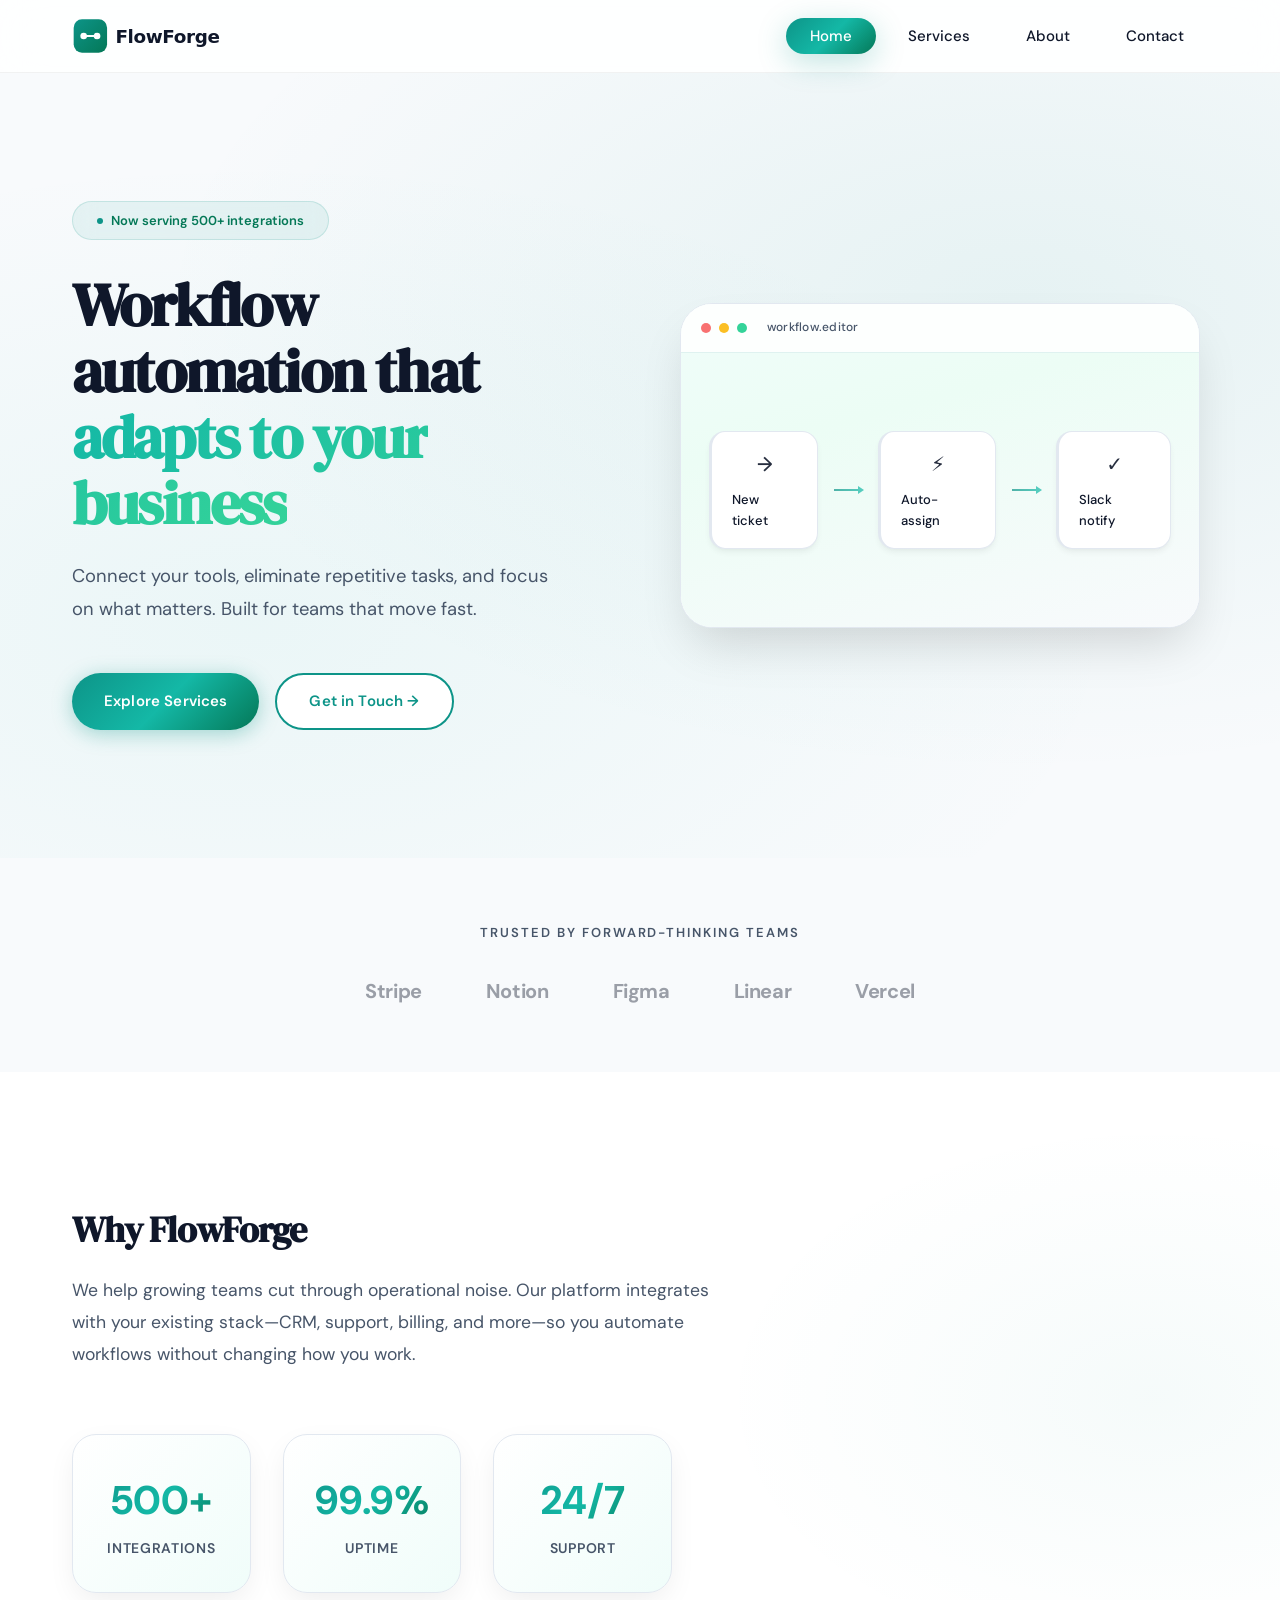
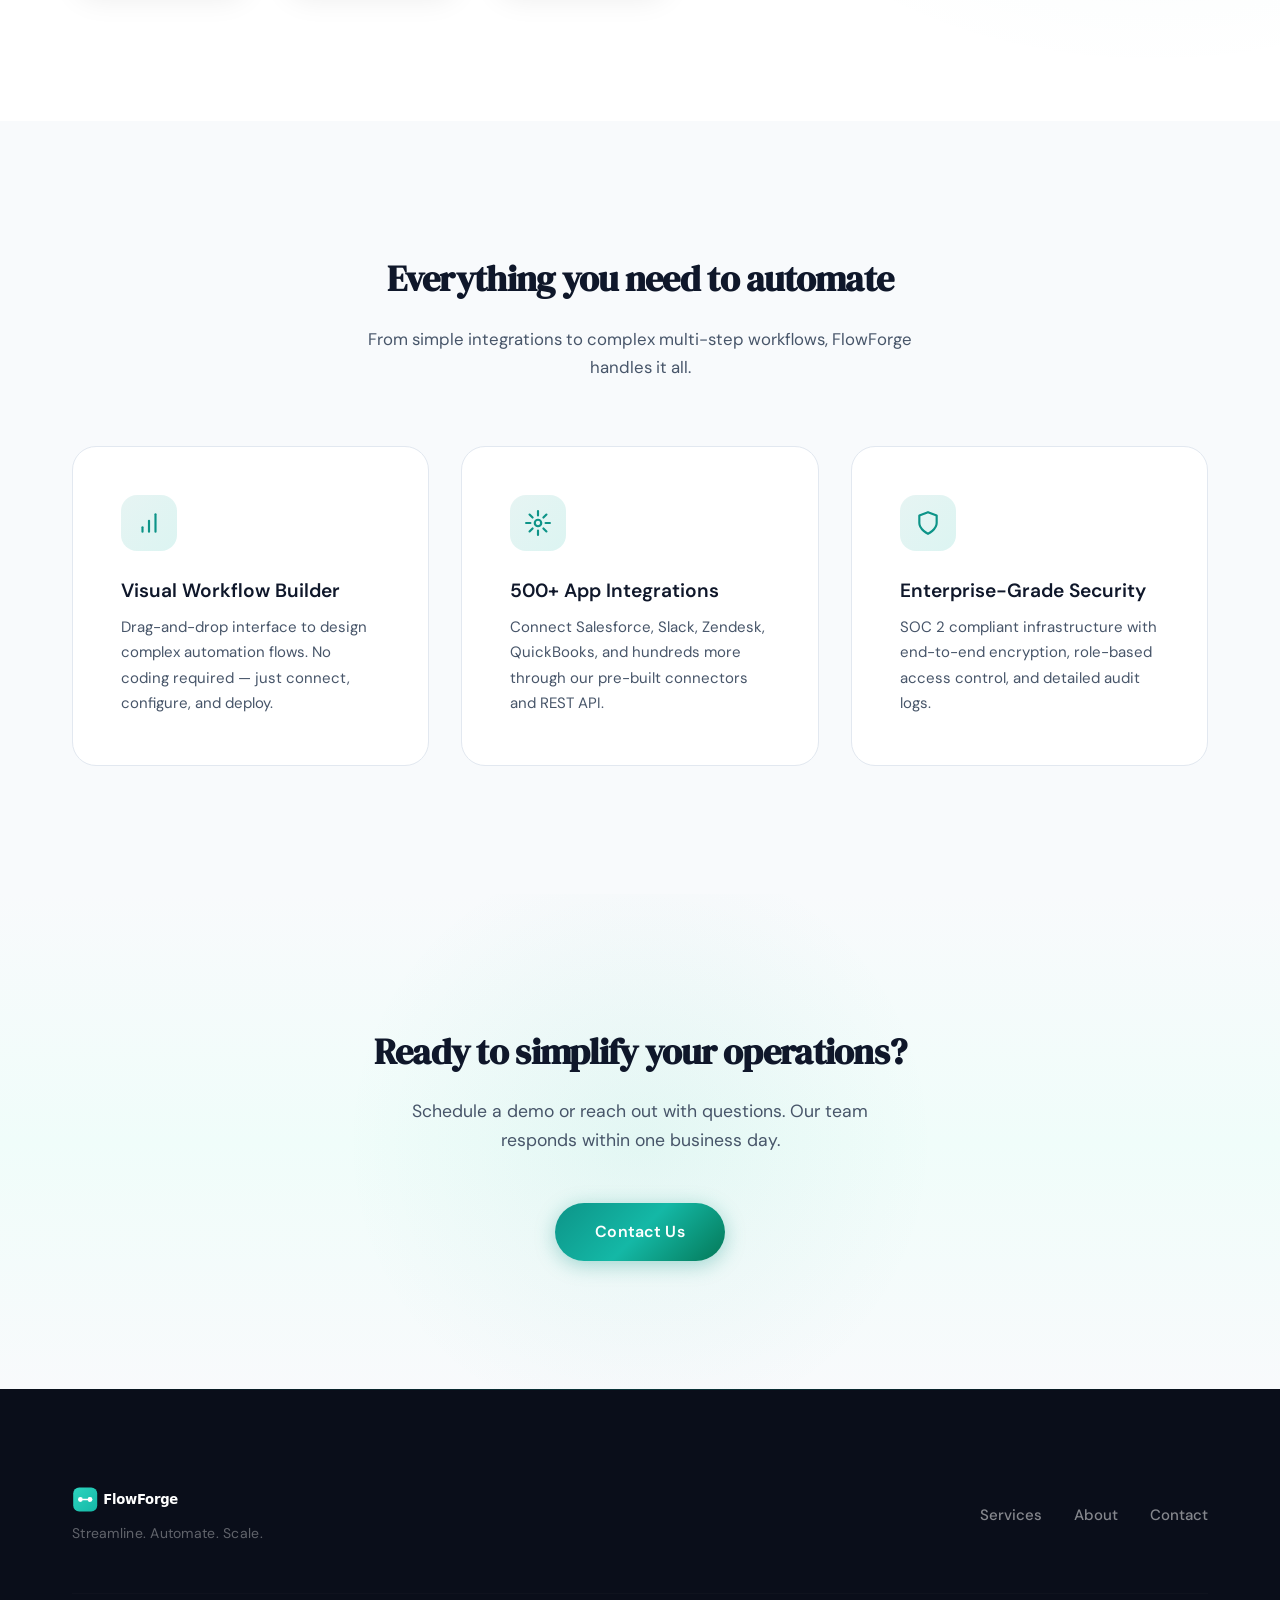
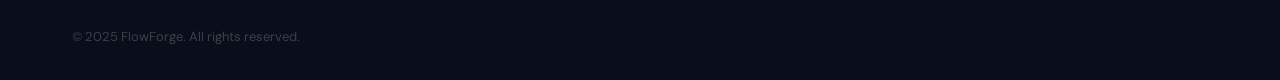
==== commit cc8a5e0c: "Revert hero to original light style, keep premium upgrades" ====
--- a/website/index.html
+++ b/website/index.html
@@ -13,10 +13,10 @@
 </head>
 <body>
   <a href="#main-content" class="skip-link">Skip to main content</a>
-  <header class="site-header dark-header" role="banner">
+  <header class="site-header" role="banner">
     <nav class="nav" aria-label="Main navigation">
       <a href="index.html" class="logo" aria-current="page">
-        <img src="assets/logo-white.svg" alt="FlowForge" width="140" height="36">
+        <img src="assets/logo.svg" alt="FlowForge" width="140" height="36">
       </a>
       <button class="nav-toggle" aria-expanded="false" aria-controls="nav-menu" aria-label="Toggle menu">
         <span></span>
@@ -34,7 +34,7 @@
 
   <main id="main-content" tabindex="-1">
     <!-- ===== Hero Section ===== -->
-    <section class="hero" aria-labelledby="hero-heading">
+    <section class="hero hero-light" aria-labelledby="hero-heading">
       <div class="hero-inner">
         <div class="hero-content">
           <div class="hero-badge">
--- a/website/css/styles.css
+++ b/website/css/styles.css
@@ -299,7 +299,7 @@
   flex: 1;
 }
 
-/* ===== Hero Section (Dark) ===== */
+/* ===== Hero Section (Dark — default) ===== */
 .hero {
   background: var(--gradient-hero);
   position: relative;
@@ -327,6 +327,95 @@
   height: 200px;
   background: linear-gradient(to top, var(--color-bg) 0%, transparent 100%);
   z-index: 2;
+}
+
+/* ===== Hero Section (Light — original style) ===== */
+.hero.hero-light {
+  background: var(--color-bg);
+  min-height: auto;
+  padding: 0;
+}
+
+.hero.hero-light::before {
+  background: radial-gradient(ellipse at 80% 30%, rgba(13, 148, 136, 0.08) 0%, transparent 60%),
+              radial-gradient(ellipse at 20% 70%, rgba(20, 184, 166, 0.06) 0%, transparent 60%);
+  animation: none;
+}
+
+.hero.hero-light::after {
+  display: none;
+}
+
+.hero.hero-light .hero-content h1 {
+  color: var(--color-text);
+}
+
+.hero.hero-light .hero-subtitle {
+  color: var(--color-text-muted);
+}
+
+.hero.hero-light .hero-badge {
+  background: rgba(13, 148, 136, 0.08);
+  border-color: rgba(13, 148, 136, 0.15);
+  color: var(--color-accent-dark);
+}
+
+.hero.hero-light .hero-badge .badge-dot {
+  background: var(--color-accent);
+}
+
+.hero.hero-light .btn-secondary {
+  background: var(--color-surface);
+  color: var(--color-accent);
+  border: 2px solid var(--color-accent);
+  backdrop-filter: none;
+}
+
+.hero.hero-light .btn-secondary:hover {
+  background: rgba(13, 148, 136, 0.06);
+  color: var(--color-accent-dark);
+  border-color: var(--color-accent-dark);
+}
+
+.hero.hero-light .hero-card {
+  background: var(--color-surface);
+  border-color: var(--color-border);
+  box-shadow: var(--shadow-xl);
+}
+
+.hero.hero-light .hero-card:hover {
+  transform: translateY(-8px) rotate(0.5deg);
+  box-shadow: 0 30px 60px rgba(0, 0, 0, 0.1), var(--shadow-glow);
+}
+
+.hero.hero-light .flow-preview {
+  background: linear-gradient(165deg, #f0fdfa 0%, #ecfdf5 35%, #f8fafc 100%);
+}
+
+.hero.hero-light .browser-bar {
+  background: rgba(255, 255, 255, 0.9);
+  border-bottom-color: rgba(13, 148, 136, 0.12);
+}
+
+.hero.hero-light .bar-title {
+  color: var(--color-text-muted);
+}
+
+.hero.hero-light .flow-block {
+  background: white;
+  border-color: var(--color-border);
+  color: var(--color-text);
+  box-shadow: var(--shadow);
+}
+
+.hero.hero-light .hero-card:hover .flow-block {
+  background: white;
+  box-shadow: var(--shadow-lg);
+}
+
+.hero.hero-light .hero-visual::before,
+.hero.hero-light .hero-visual::after {
+  display: none;
 }
 
 .hero-inner {
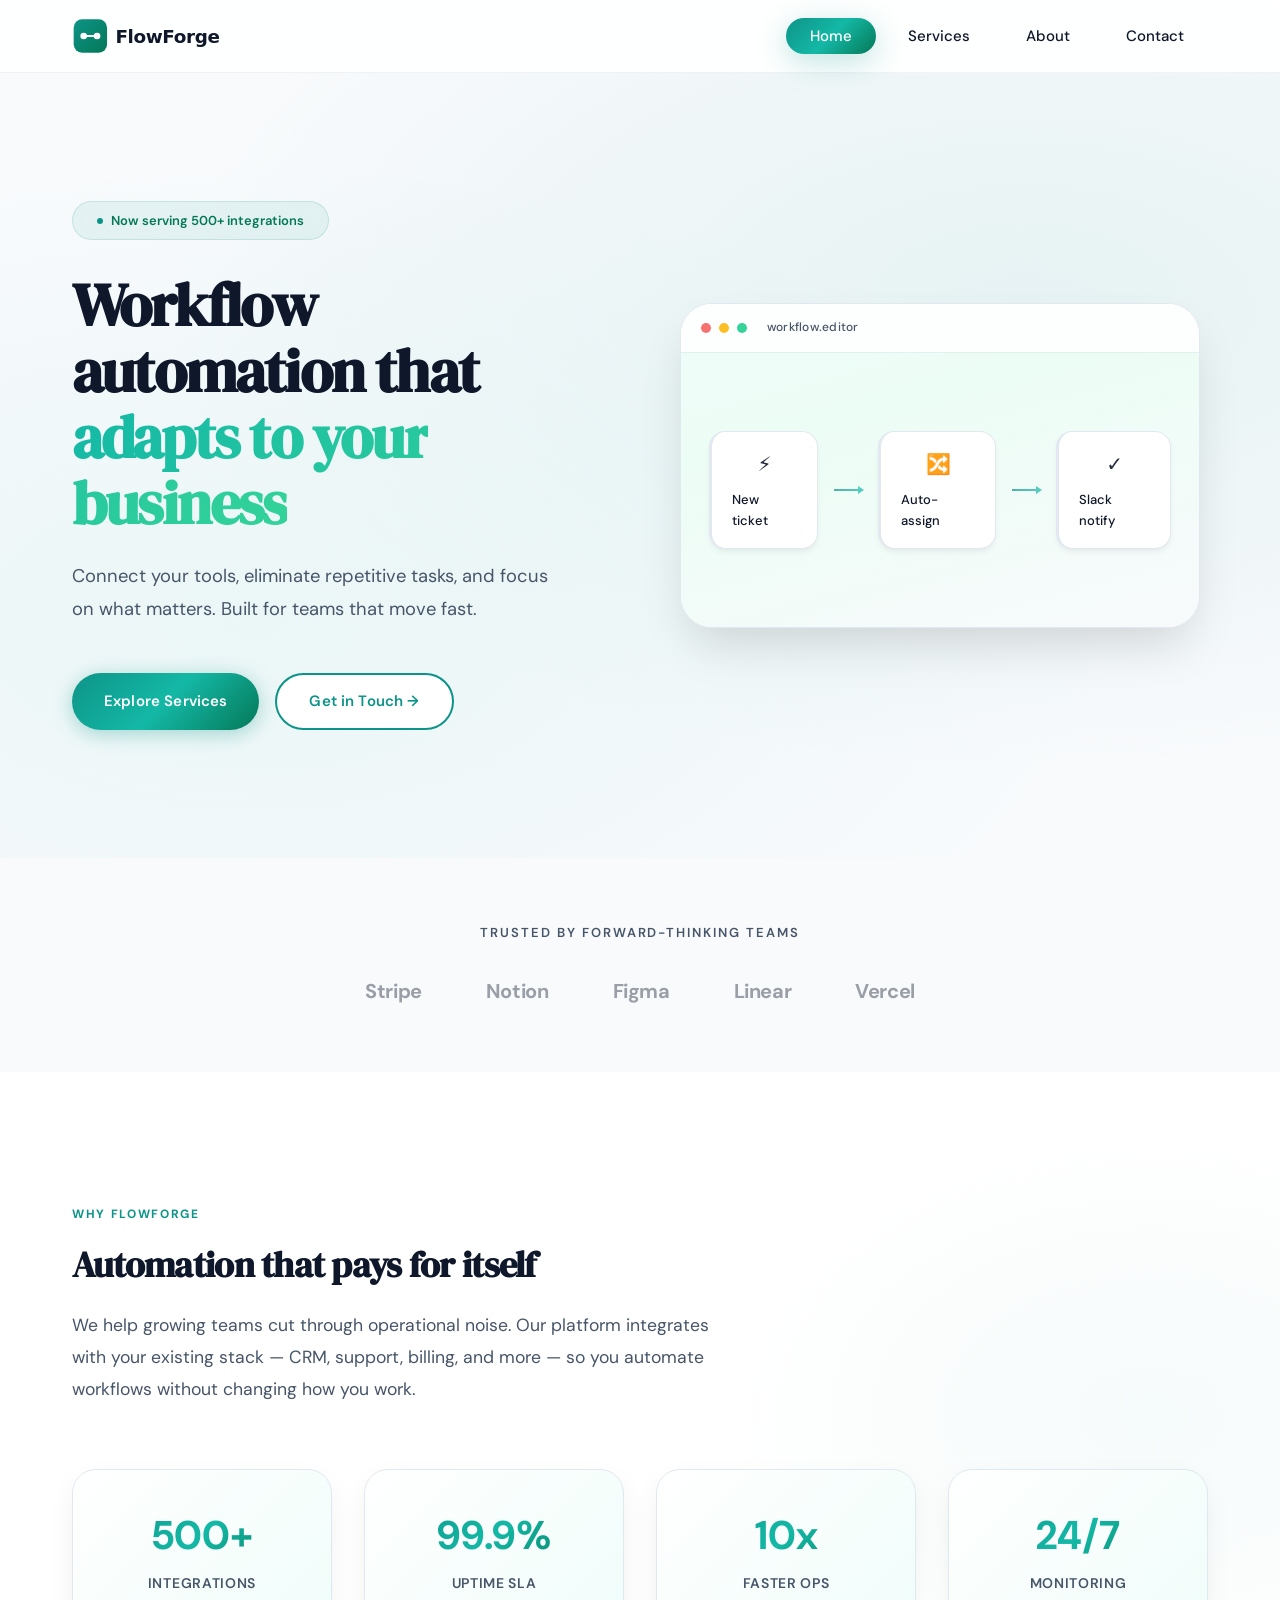
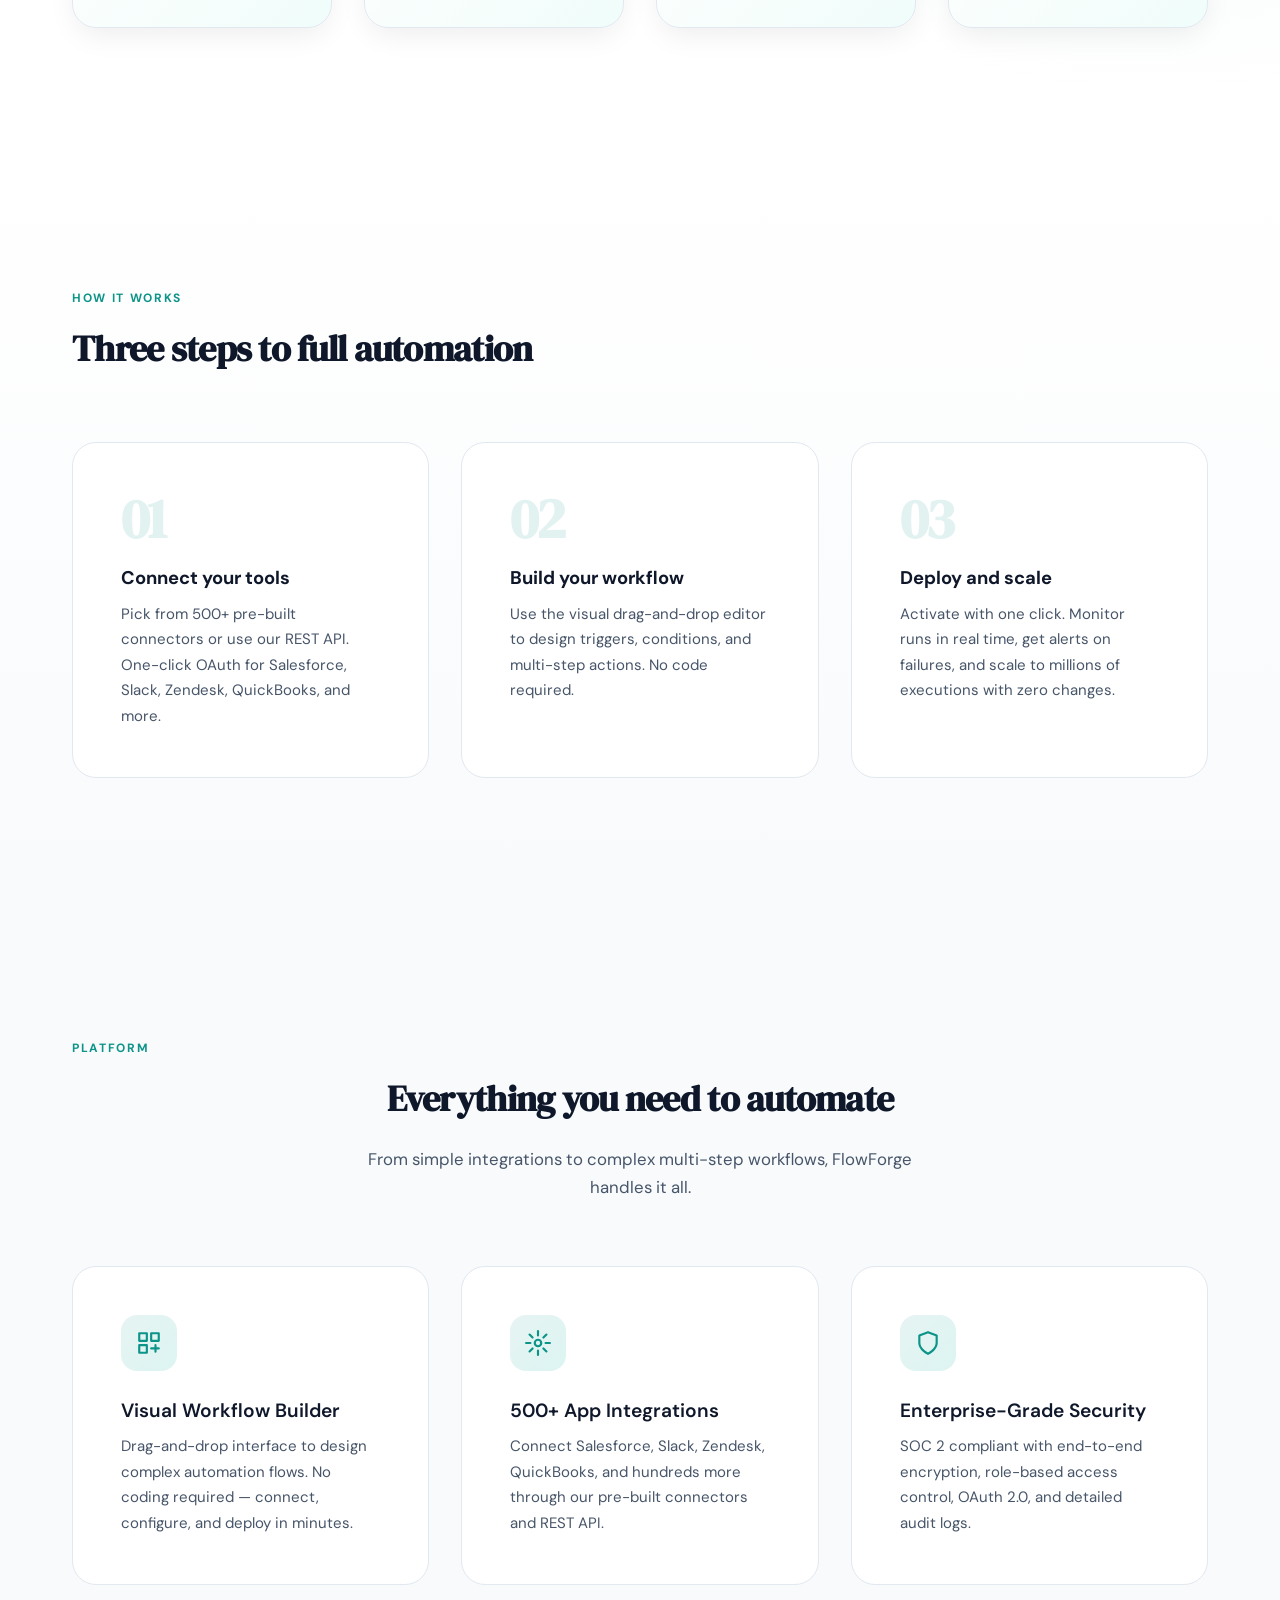
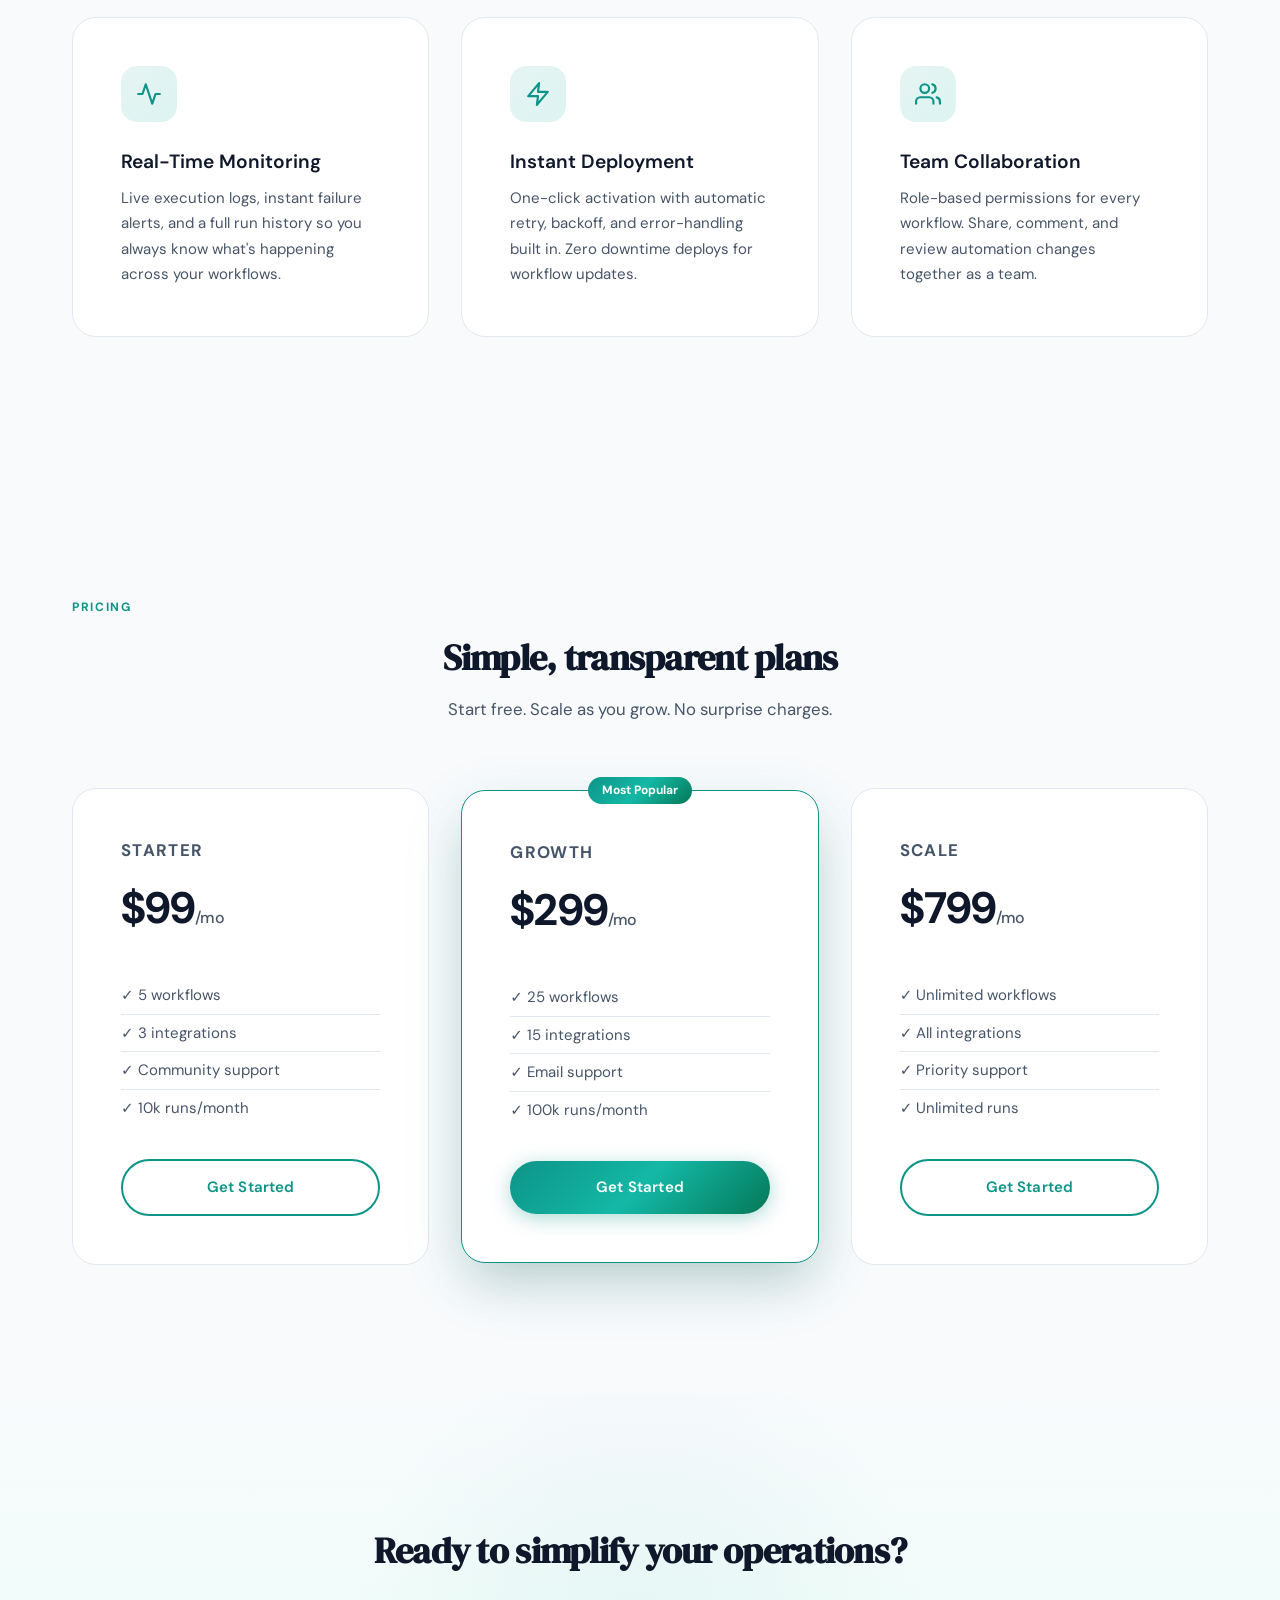
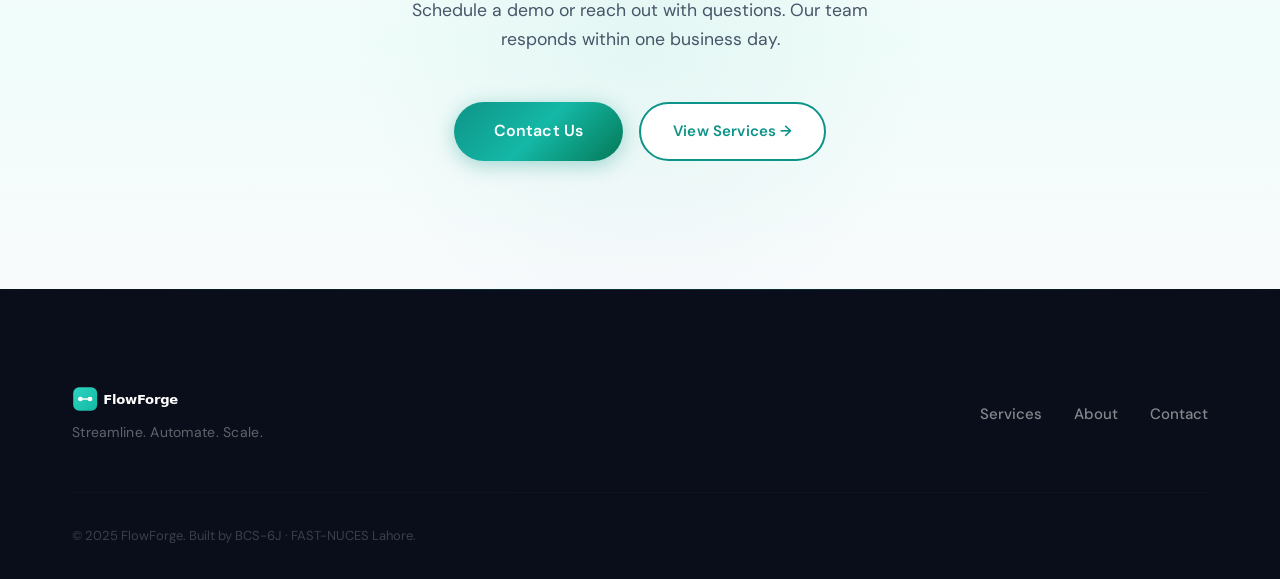
==== commit b891beaf: "Upgrade homepage: How It Works, pricing section, 6 features, 4 stats, eyebrow labels" ====
--- a/website/index.html
+++ b/website/index.html
@@ -3,7 +3,7 @@
 <head>
   <meta charset="UTF-8">
   <meta name="viewport" content="width=device-width, initial-scale=1.0">
-  <meta name="description" content="FlowForge - Workflow automation platform that connects your tools and eliminates manual tasks. Built for teams that move fast.">
+  <meta name="description" content="FlowForge — Workflow automation platform that connects your tools, eliminates manual tasks, and helps teams scale without code.">
   <title>FlowForge | Streamline. Automate. Scale.</title>
   <link rel="icon" type="image/svg+xml" href="assets/logo.svg">
   <link rel="stylesheet" href="css/styles.css">
@@ -19,9 +19,7 @@
         <img src="assets/logo.svg" alt="FlowForge" width="140" height="36">
       </a>
       <button class="nav-toggle" aria-expanded="false" aria-controls="nav-menu" aria-label="Toggle menu">
-        <span></span>
-        <span></span>
-        <span></span>
+        <span></span><span></span><span></span>
       </button>
       <ul class="nav-menu" id="nav-menu" role="menubar">
         <li role="none"><a href="index.html" role="menuitem" aria-current="page">Home</a></li>
@@ -33,7 +31,8 @@
   </header>
 
   <main id="main-content" tabindex="-1">
-    <!-- ===== Hero Section ===== -->
+
+    <!-- ===== Hero ===== -->
     <section class="hero hero-light" aria-labelledby="hero-heading">
       <div class="hero-inner">
         <div class="hero-content">
@@ -52,19 +51,17 @@
           <div class="hero-card" aria-hidden="true">
             <div class="flow-preview">
               <div class="browser-bar">
-                <span class="dot"></span>
-                <span class="dot"></span>
-                <span class="dot"></span>
+                <span class="dot"></span><span class="dot"></span><span class="dot"></span>
                 <span class="bar-title">workflow.editor</span>
               </div>
               <div class="workflow-mockup">
                 <div class="flow-block flow-trigger">
-                  <span class="flow-icon">→</span>
+                  <span class="flow-icon">⚡</span>
                   <span>New ticket</span>
                 </div>
                 <div class="flow-arrow"></div>
                 <div class="flow-block flow-action">
-                  <span class="flow-icon">⚡</span>
+                  <span class="flow-icon">🔀</span>
                   <span>Auto-assign</span>
                 </div>
                 <div class="flow-arrow"></div>
@@ -84,20 +81,19 @@
       <div class="container">
         <p class="trusted-label">Trusted by forward-thinking teams</p>
         <div class="trusted-logos">
-          <span>Stripe</span>
-          <span>Notion</span>
-          <span>Figma</span>
-          <span>Linear</span>
-          <span>Vercel</span>
-        </div>
-      </div>
-    </section>
-
-    <!-- ===== Why FlowForge ===== -->
+          <span>Stripe</span><span>Notion</span><span>Figma</span><span>Linear</span><span>Vercel</span>
+        </div>
+      </div>
+    </section>
+
+    <!-- ===== Stats / Why FlowForge ===== -->
     <section class="intro" aria-labelledby="intro-heading">
       <div class="container">
-        <h2 id="intro-heading" class="animate-on-scroll">Why FlowForge</h2>
-        <p class="intro-text animate-on-scroll">We help growing teams cut through operational noise. Our platform integrates with your existing stack—CRM, support, billing, and more—so you automate workflows without changing how you work.</p>
+        <div class="intro-header animate-on-scroll">
+          <span class="eyebrow">Why FlowForge</span>
+          <h2 id="intro-heading">Automation that pays for itself</h2>
+          <p class="intro-text">We help growing teams cut through operational noise. Our platform integrates with your existing stack — CRM, support, billing, and more — so you automate workflows without changing how you work.</p>
+        </div>
         <div class="intro-stats stagger-children">
           <div class="stat animate-on-scroll">
             <span class="stat-value">500+</span>
@@ -105,28 +101,58 @@
           </div>
           <div class="stat animate-on-scroll">
             <span class="stat-value">99.9%</span>
-            <span class="stat-label">Uptime</span>
+            <span class="stat-label">Uptime SLA</span>
+          </div>
+          <div class="stat animate-on-scroll">
+            <span class="stat-value">10x</span>
+            <span class="stat-label">Faster Ops</span>
           </div>
           <div class="stat animate-on-scroll">
             <span class="stat-value">24/7</span>
-            <span class="stat-label">Support</span>
-          </div>
-        </div>
-      </div>
-    </section>
-
-    <!-- ===== Key Features ===== -->
+            <span class="stat-label">Monitoring</span>
+          </div>
+        </div>
+      </div>
+    </section>
+
+    <!-- ===== How It Works ===== -->
+    <section class="how-section" aria-labelledby="how-heading">
+      <div class="container">
+        <span class="eyebrow animate-on-scroll">How it works</span>
+        <h2 id="how-heading" class="animate-on-scroll">Three steps to full automation</h2>
+        <div class="how-grid stagger-children">
+          <div class="how-step animate-on-scroll">
+            <div class="how-num">01</div>
+            <h3>Connect your tools</h3>
+            <p>Pick from 500+ pre-built connectors or use our REST API. One-click OAuth for Salesforce, Slack, Zendesk, QuickBooks, and more.</p>
+          </div>
+          <div class="how-step animate-on-scroll">
+            <div class="how-num">02</div>
+            <h3>Build your workflow</h3>
+            <p>Use the visual drag-and-drop editor to design triggers, conditions, and multi-step actions. No code required.</p>
+          </div>
+          <div class="how-step animate-on-scroll">
+            <div class="how-num">03</div>
+            <h3>Deploy and scale</h3>
+            <p>Activate with one click. Monitor runs in real time, get alerts on failures, and scale to millions of executions with zero changes.</p>
+          </div>
+        </div>
+      </div>
+    </section>
+
+    <!-- ===== Features ===== -->
     <section class="features-section" aria-labelledby="features-heading">
       <div class="container">
+        <span class="eyebrow animate-on-scroll">Platform</span>
         <h2 id="features-heading" class="animate-on-scroll">Everything you need to automate</h2>
         <p class="features-subtitle animate-on-scroll">From simple integrations to complex multi-step workflows, FlowForge handles it all.</p>
         <div class="features-grid stagger-children">
           <article class="feature-card animate-on-scroll">
             <div class="feature-icon" aria-hidden="true">
-              <svg xmlns="http://www.w3.org/2000/svg" viewBox="0 0 24 24" fill="none" stroke="currentColor" stroke-width="2" stroke-linecap="round" stroke-linejoin="round"><path d="M12 20V10"/><path d="M18 20V4"/><path d="M6 20v-4"/></svg>
+              <svg xmlns="http://www.w3.org/2000/svg" viewBox="0 0 24 24" fill="none" stroke="currentColor" stroke-width="2" stroke-linecap="round" stroke-linejoin="round"><rect x="3" y="3" width="7" height="7"/><rect x="14" y="3" width="7" height="7"/><rect x="3" y="14" width="7" height="7"/><path d="M14 17h7m-3-3v6"/></svg>
             </div>
             <h3>Visual Workflow Builder</h3>
-            <p>Drag-and-drop interface to design complex automation flows. No coding required — just connect, configure, and deploy.</p>
+            <p>Drag-and-drop interface to design complex automation flows. No coding required — connect, configure, and deploy in minutes.</p>
           </article>
           <article class="feature-card animate-on-scroll">
             <div class="feature-icon" aria-hidden="true">
@@ -140,8 +166,74 @@
               <svg xmlns="http://www.w3.org/2000/svg" viewBox="0 0 24 24" fill="none" stroke="currentColor" stroke-width="2" stroke-linecap="round" stroke-linejoin="round"><path d="M12 22s8-4 8-10V5l-8-3-8 3v7c0 6 8 10 8 10z"/></svg>
             </div>
             <h3>Enterprise-Grade Security</h3>
-            <p>SOC 2 compliant infrastructure with end-to-end encryption, role-based access control, and detailed audit logs.</p>
-          </article>
+            <p>SOC 2 compliant with end-to-end encryption, role-based access control, OAuth 2.0, and detailed audit logs.</p>
+          </article>
+          <article class="feature-card animate-on-scroll">
+            <div class="feature-icon" aria-hidden="true">
+              <svg xmlns="http://www.w3.org/2000/svg" viewBox="0 0 24 24" fill="none" stroke="currentColor" stroke-width="2" stroke-linecap="round" stroke-linejoin="round"><polyline points="22 12 18 12 15 21 9 3 6 12 2 12"/></svg>
+            </div>
+            <h3>Real-Time Monitoring</h3>
+            <p>Live execution logs, instant failure alerts, and a full run history so you always know what's happening across your workflows.</p>
+          </article>
+          <article class="feature-card animate-on-scroll">
+            <div class="feature-icon" aria-hidden="true">
+              <svg xmlns="http://www.w3.org/2000/svg" viewBox="0 0 24 24" fill="none" stroke="currentColor" stroke-width="2" stroke-linecap="round" stroke-linejoin="round"><path d="M13 2L3 14h9l-1 8 10-12h-9l1-8z"/></svg>
+            </div>
+            <h3>Instant Deployment</h3>
+            <p>One-click activation with automatic retry, backoff, and error-handling built in. Zero downtime deploys for workflow updates.</p>
+          </article>
+          <article class="feature-card animate-on-scroll">
+            <div class="feature-icon" aria-hidden="true">
+              <svg xmlns="http://www.w3.org/2000/svg" viewBox="0 0 24 24" fill="none" stroke="currentColor" stroke-width="2" stroke-linecap="round" stroke-linejoin="round"><path d="M17 21v-2a4 4 0 0 0-4-4H5a4 4 0 0 0-4 4v2"/><circle cx="9" cy="7" r="4"/><path d="M23 21v-2a4 4 0 0 0-3-3.87"/><path d="M16 3.13a4 4 0 0 1 0 7.75"/></svg>
+            </div>
+            <h3>Team Collaboration</h3>
+            <p>Role-based permissions for every workflow. Share, comment, and review automation changes together as a team.</p>
+          </article>
+        </div>
+      </div>
+    </section>
+
+    <!-- ===== Pricing Teaser ===== -->
+    <section class="pricing-section" aria-labelledby="pricing-heading">
+      <div class="container">
+        <span class="eyebrow animate-on-scroll">Pricing</span>
+        <h2 id="pricing-heading" class="animate-on-scroll">Simple, transparent plans</h2>
+        <p class="features-subtitle animate-on-scroll">Start free. Scale as you grow. No surprise charges.</p>
+        <div class="pricing-grid stagger-children">
+          <div class="pricing-card animate-on-scroll">
+            <div class="plan-name">Starter</div>
+            <div class="plan-price">$99<span>/mo</span></div>
+            <ul class="plan-features">
+              <li>✓ 5 workflows</li>
+              <li>✓ 3 integrations</li>
+              <li>✓ Community support</li>
+              <li>✓ 10k runs/month</li>
+            </ul>
+            <a href="contact.html" class="btn btn-outline">Get Started</a>
+          </div>
+          <div class="pricing-card pricing-card--featured animate-on-scroll">
+            <div class="plan-badge">Most Popular</div>
+            <div class="plan-name">Growth</div>
+            <div class="plan-price">$299<span>/mo</span></div>
+            <ul class="plan-features">
+              <li>✓ 25 workflows</li>
+              <li>✓ 15 integrations</li>
+              <li>✓ Email support</li>
+              <li>✓ 100k runs/month</li>
+            </ul>
+            <a href="contact.html" class="btn btn-primary">Get Started</a>
+          </div>
+          <div class="pricing-card animate-on-scroll">
+            <div class="plan-name">Scale</div>
+            <div class="plan-price">$799<span>/mo</span></div>
+            <ul class="plan-features">
+              <li>✓ Unlimited workflows</li>
+              <li>✓ All integrations</li>
+              <li>✓ Priority support</li>
+              <li>✓ Unlimited runs</li>
+            </ul>
+            <a href="contact.html" class="btn btn-outline">Get Started</a>
+          </div>
         </div>
       </div>
     </section>
@@ -151,9 +243,13 @@
       <div class="container">
         <h2 id="cta-heading" class="animate-on-scroll">Ready to simplify your operations?</h2>
         <p class="animate-on-scroll">Schedule a demo or reach out with questions. Our team responds within one business day.</p>
-        <a href="contact.html" class="btn btn-primary animate-on-scroll">Contact Us</a>
-      </div>
-    </section>
+        <div class="cta-actions animate-on-scroll">
+          <a href="contact.html" class="btn btn-primary">Contact Us</a>
+          <a href="services.html" class="btn btn-secondary">View Services →</a>
+        </div>
+      </div>
+    </section>
+
   </main>
 
   <footer class="site-footer" role="contentinfo">
@@ -169,7 +265,7 @@
           <a href="contact.html">Contact</a>
         </div>
       </div>
-      <p class="footer-copy">&copy; 2025 FlowForge. All rights reserved.</p>
+      <p class="footer-copy">&copy; 2025 FlowForge. Built by BCS-6J · FAST-NUCES Lahore.</p>
     </div>
   </footer>
 
--- a/website/css/styles.css
+++ b/website/css/styles.css
@@ -656,6 +656,13 @@
   letter-spacing: 0.01em;
   position: relative;
   overflow: hidden;
+  z-index: 0;
+}
+
+.btn span,
+.btn > * {
+  position: relative;
+  z-index: 2;
 }
 
 .btn::before {
@@ -665,6 +672,7 @@
   border-radius: inherit;
   opacity: 0;
   transition: opacity var(--transition);
+  z-index: 1;
 }
 
 .btn:hover {
@@ -691,7 +699,7 @@
 }
 
 .btn-primary::before {
-  background: linear-gradient(135deg, rgba(255,255,255,0.15) 0%, transparent 50%);
+  background: linear-gradient(135deg, rgba(255,255,255,0.12) 0%, transparent 50%);
 }
 
 .btn-primary:hover::before {
@@ -1086,8 +1094,9 @@
 
 /* ===== Page Header (Inner pages) ===== */
 .page-header {
-  padding: var(--space-4xl) 0 var(--space-3xl);
-  background: linear-gradient(135deg, var(--color-dark-bg) 0%, #0d1b2a 50%, #111827 100%);
+  padding: var(--space-3xl) 0 var(--space-2xl);
+  background: var(--color-bg);
+  border-bottom: 1px solid var(--color-border);
   position: relative;
   overflow: hidden;
 }
@@ -1096,18 +1105,12 @@
   content: '';
   position: absolute;
   inset: 0;
-  background: var(--gradient-mesh);
-  opacity: 0.5;
+  background: radial-gradient(ellipse at 70% 50%, rgba(13, 148, 136, 0.06) 0%, transparent 60%);
+  pointer-events: none;
 }
 
 .page-header::after {
-  content: '';
-  position: absolute;
-  bottom: 0;
-  left: 0;
-  right: 0;
-  height: 80px;
-  background: linear-gradient(to top, var(--color-bg) 0%, transparent 100%);
+  display: none;
 }
 
 .page-header .container {
@@ -1119,17 +1122,15 @@
   font-family: var(--font-serif);
   font-size: clamp(2rem, 4vw, 2.75rem);
   margin-bottom: var(--space-md);
-  color: white;
+  color: var(--color-text);
   letter-spacing: -0.03em;
-  animation: fadeInUp 0.6s ease-out;
 }
 
 .page-header p {
-  color: rgba(255, 255, 255, 0.6);
-  font-size: 1.1rem;
+  color: var(--color-text-muted);
+  font-size: 1.05rem;
   max-width: 600px;
   line-height: 1.7;
-  animation: fadeInUp 0.6s ease-out 0.1s both;
 }
 
 .page-content {
@@ -1550,3 +1551,227 @@
     display: none;
   }
 }
+
+/* ===== Eyebrow Labels ===== */
+.eyebrow {
+  display: inline-block;
+  font-size: 0.75rem;
+  font-weight: 700;
+  text-transform: uppercase;
+  letter-spacing: 0.14em;
+  color: var(--color-accent);
+  margin-bottom: 10px;
+}
+
+/* ===== Intro — 4 stats ===== */
+.intro-header {
+  max-width: 640px;
+  margin-bottom: var(--space-3xl);
+}
+
+.intro-stats {
+  display: grid;
+  grid-template-columns: repeat(4, 1fr);
+  gap: var(--space-xl);
+  max-width: 100%;
+}
+
+/* ===== How It Works ===== */
+.how-section {
+  padding: var(--space-5xl) 0;
+  background: linear-gradient(180deg, var(--color-surface) 0%, var(--color-bg) 100%);
+}
+
+.how-section h2 {
+  font-family: var(--font-serif);
+  font-size: clamp(1.75rem, 3vw, 2.25rem);
+  margin-bottom: var(--space-3xl);
+  color: var(--color-text);
+  letter-spacing: -0.02em;
+}
+
+.how-grid {
+  display: grid;
+  grid-template-columns: repeat(3, 1fr);
+  gap: var(--space-xl);
+}
+
+.how-step {
+  position: relative;
+  padding: var(--space-2xl);
+  background: var(--color-surface);
+  border-radius: var(--radius-xl);
+  border: 1px solid var(--color-border);
+  transition: transform var(--transition-bounce), box-shadow var(--transition);
+}
+
+.how-step:hover {
+  transform: translateY(-6px);
+  box-shadow: var(--shadow-xl);
+}
+
+.how-num {
+  font-family: var(--font-serif);
+  font-size: 3.5rem;
+  font-weight: 700;
+  color: rgba(13, 148, 136, 0.12);
+  line-height: 1;
+  margin-bottom: var(--space-md);
+  letter-spacing: -0.04em;
+}
+
+.how-step h3 {
+  font-size: 1.15rem;
+  font-weight: 700;
+  color: var(--color-text);
+  margin-bottom: var(--space-sm);
+}
+
+.how-step p {
+  color: var(--color-text-muted);
+  font-size: 0.9375rem;
+  line-height: 1.7;
+}
+
+/* ===== Pricing Section ===== */
+.pricing-section {
+  padding: var(--space-5xl) 0;
+  background: var(--color-bg);
+}
+
+.pricing-section h2 {
+  font-family: var(--font-serif);
+  font-size: clamp(1.75rem, 3vw, 2.25rem);
+  margin-bottom: var(--space-sm);
+  color: var(--color-text);
+  letter-spacing: -0.02em;
+  text-align: center;
+}
+
+.pricing-grid {
+  display: grid;
+  grid-template-columns: repeat(3, 1fr);
+  gap: var(--space-xl);
+  margin-top: var(--space-3xl);
+  align-items: center;
+}
+
+.pricing-card {
+  background: var(--color-surface);
+  border: 1.5px solid var(--color-border);
+  border-radius: var(--radius-xl);
+  padding: var(--space-2xl);
+  position: relative;
+  transition: transform var(--transition-bounce), box-shadow var(--transition);
+}
+
+.pricing-card:hover {
+  transform: translateY(-6px);
+  box-shadow: var(--shadow-xl);
+}
+
+.pricing-card--featured {
+  border-color: var(--color-accent);
+  transform: scale(1.04);
+  box-shadow: 0 20px 60px rgba(13, 148, 136, 0.15), var(--shadow-xl);
+}
+
+.pricing-card--featured:hover {
+  transform: scale(1.04) translateY(-6px);
+}
+
+.plan-badge {
+  position: absolute;
+  top: -14px;
+  left: 50%;
+  transform: translateX(-50%);
+  background: var(--gradient-accent);
+  color: white;
+  font-size: 0.75rem;
+  font-weight: 700;
+  padding: 4px 14px;
+  border-radius: 100px;
+  white-space: nowrap;
+}
+
+.plan-name {
+  font-size: 1.05rem;
+  font-weight: 700;
+  color: var(--color-text-muted);
+  text-transform: uppercase;
+  letter-spacing: 0.08em;
+  margin-bottom: var(--space-sm);
+}
+
+.plan-price {
+  font-size: 2.75rem;
+  font-weight: 700;
+  color: var(--color-text);
+  margin-bottom: var(--space-xl);
+  letter-spacing: -0.02em;
+}
+
+.plan-price span {
+  font-size: 1rem;
+  color: var(--color-text-muted);
+  font-weight: 500;
+}
+
+.plan-features {
+  list-style: none;
+  margin: 0 0 var(--space-xl);
+  padding: 0;
+}
+
+.plan-features li {
+  padding: 6px 0;
+  font-size: 0.9375rem;
+  color: var(--color-text-muted);
+  border-bottom: 1px solid var(--color-border);
+}
+
+.plan-features li:last-child { border-bottom: none; }
+
+/* ===== Outline button ===== */
+.btn-outline {
+  background: transparent;
+  color: var(--color-accent);
+  border: 2px solid var(--color-accent);
+  width: 100%;
+  justify-content: center;
+}
+
+.btn-outline:hover {
+  background: rgba(13, 148, 136, 0.06);
+  color: var(--color-accent-dark);
+  border-color: var(--color-accent-dark);
+  transform: translateY(-2px);
+}
+
+.pricing-card--featured .btn-primary {
+  width: 100%;
+  justify-content: center;
+}
+
+/* ===== CTA dual actions ===== */
+.cta-actions {
+  display: flex;
+  gap: var(--space-md);
+  justify-content: center;
+  flex-wrap: wrap;
+}
+
+/* ===== Responsive ===== */
+@media (max-width: 900px) {
+  .intro-stats { grid-template-columns: repeat(2, 1fr); }
+  .how-grid    { grid-template-columns: 1fr 1fr; }
+  .pricing-grid { grid-template-columns: 1fr; max-width: 400px; margin-left: auto; margin-right: auto; }
+  .pricing-card--featured { transform: none; }
+  .pricing-card--featured:hover { transform: translateY(-6px); }
+}
+
+@media (max-width: 600px) {
+  .intro-stats { grid-template-columns: 1fr 1fr; }
+  .how-grid    { grid-template-columns: 1fr; }
+}
+
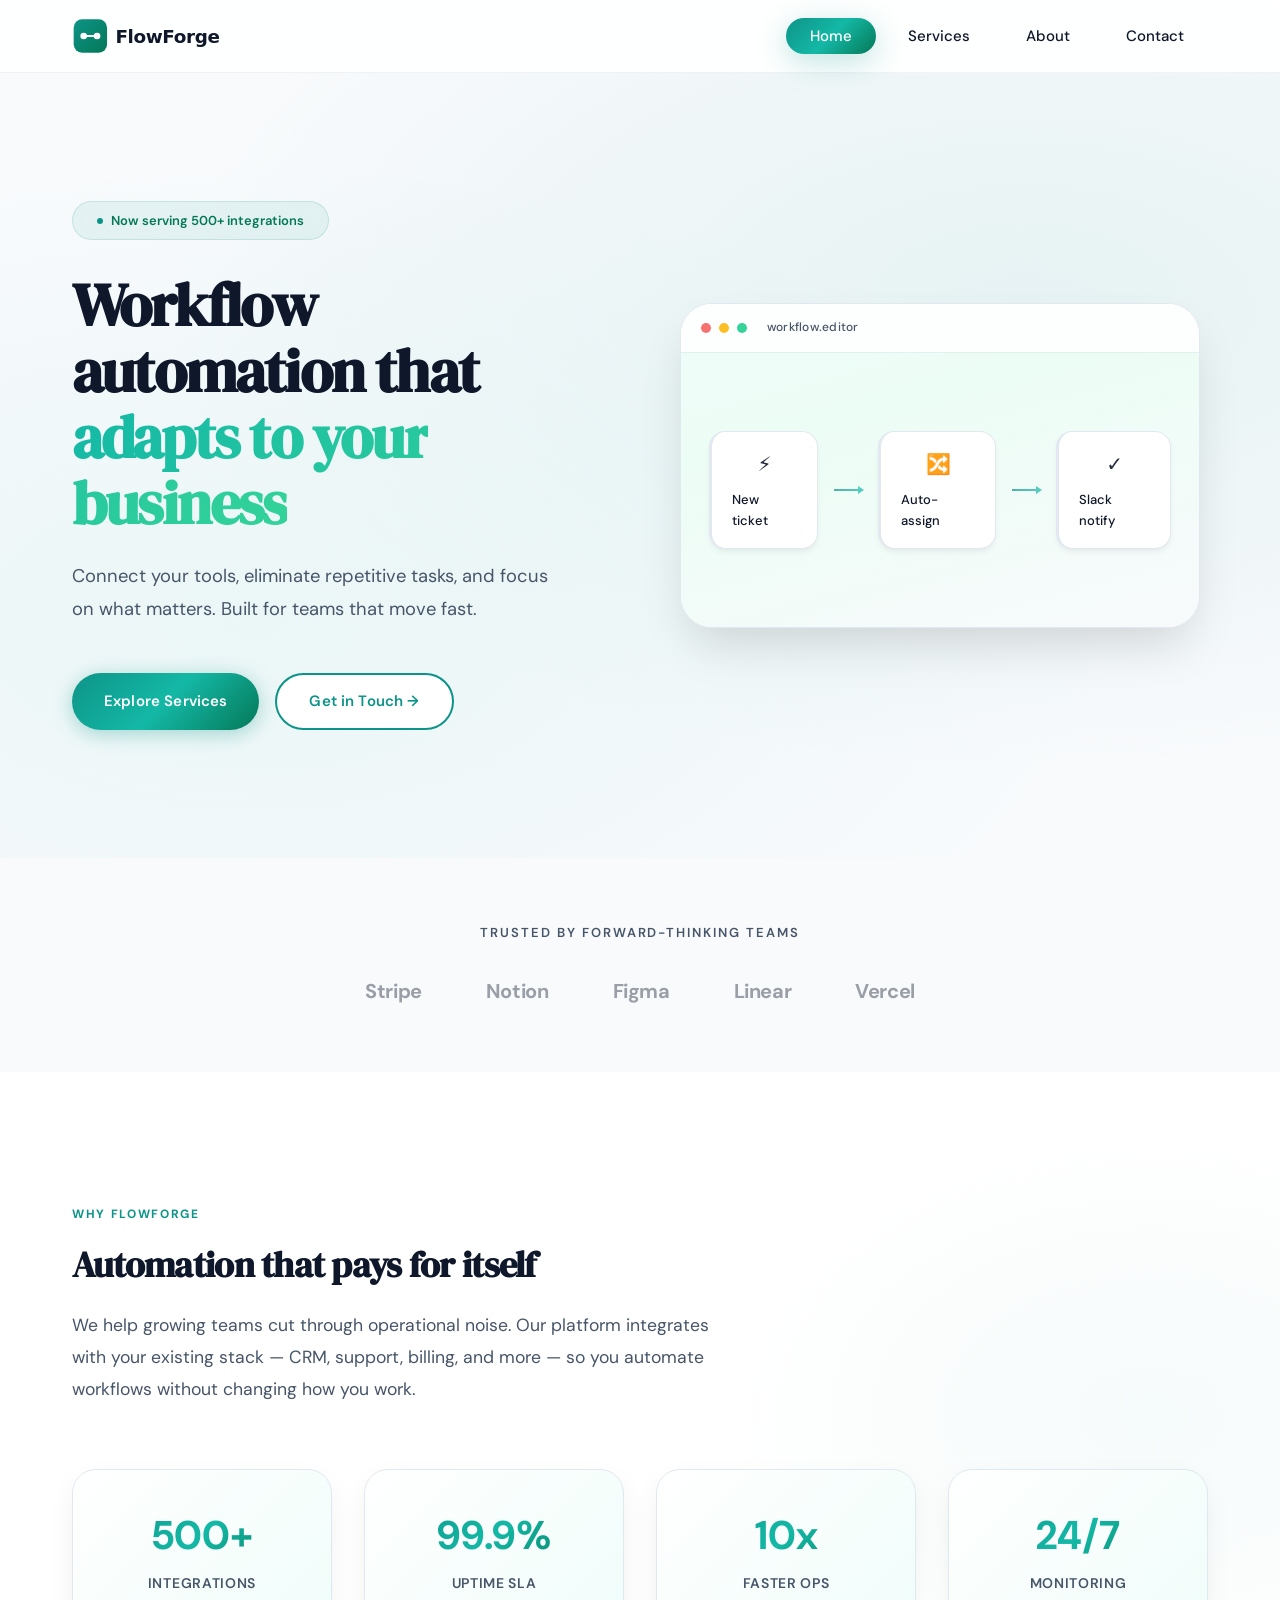
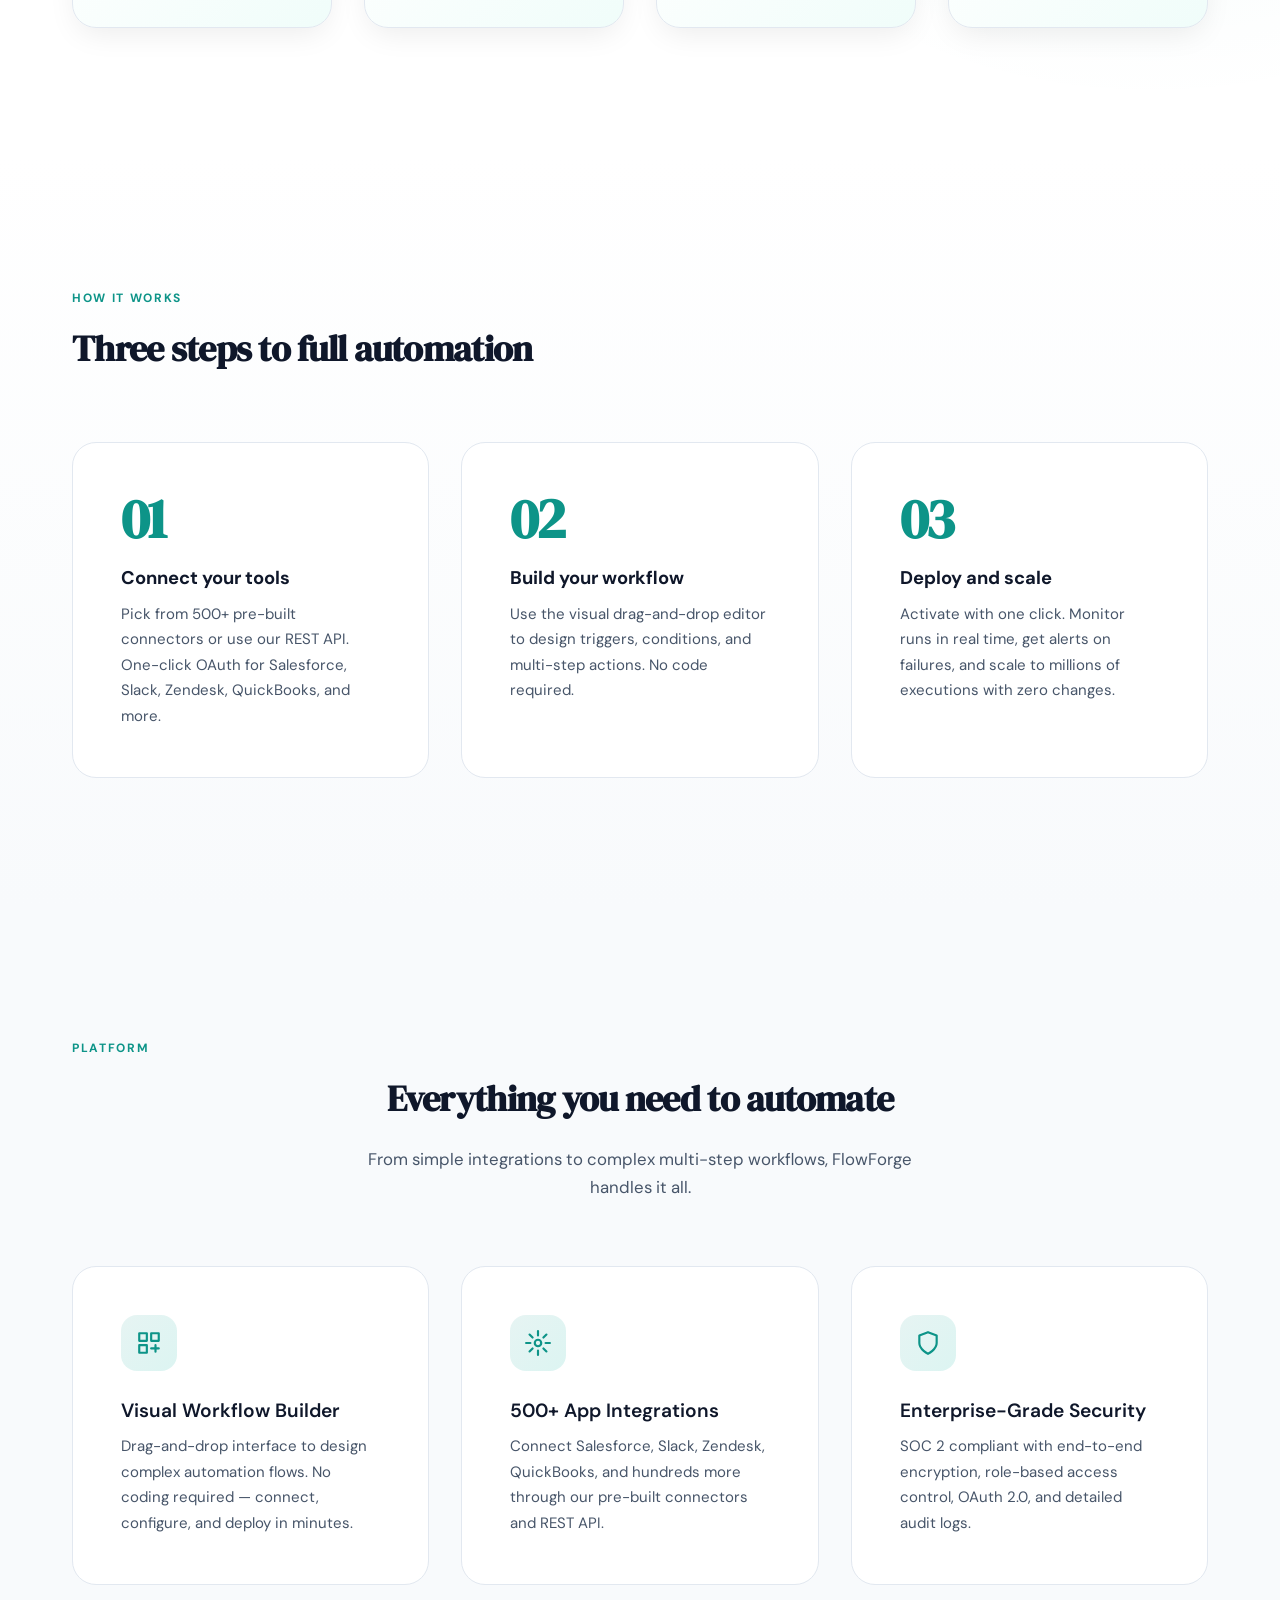
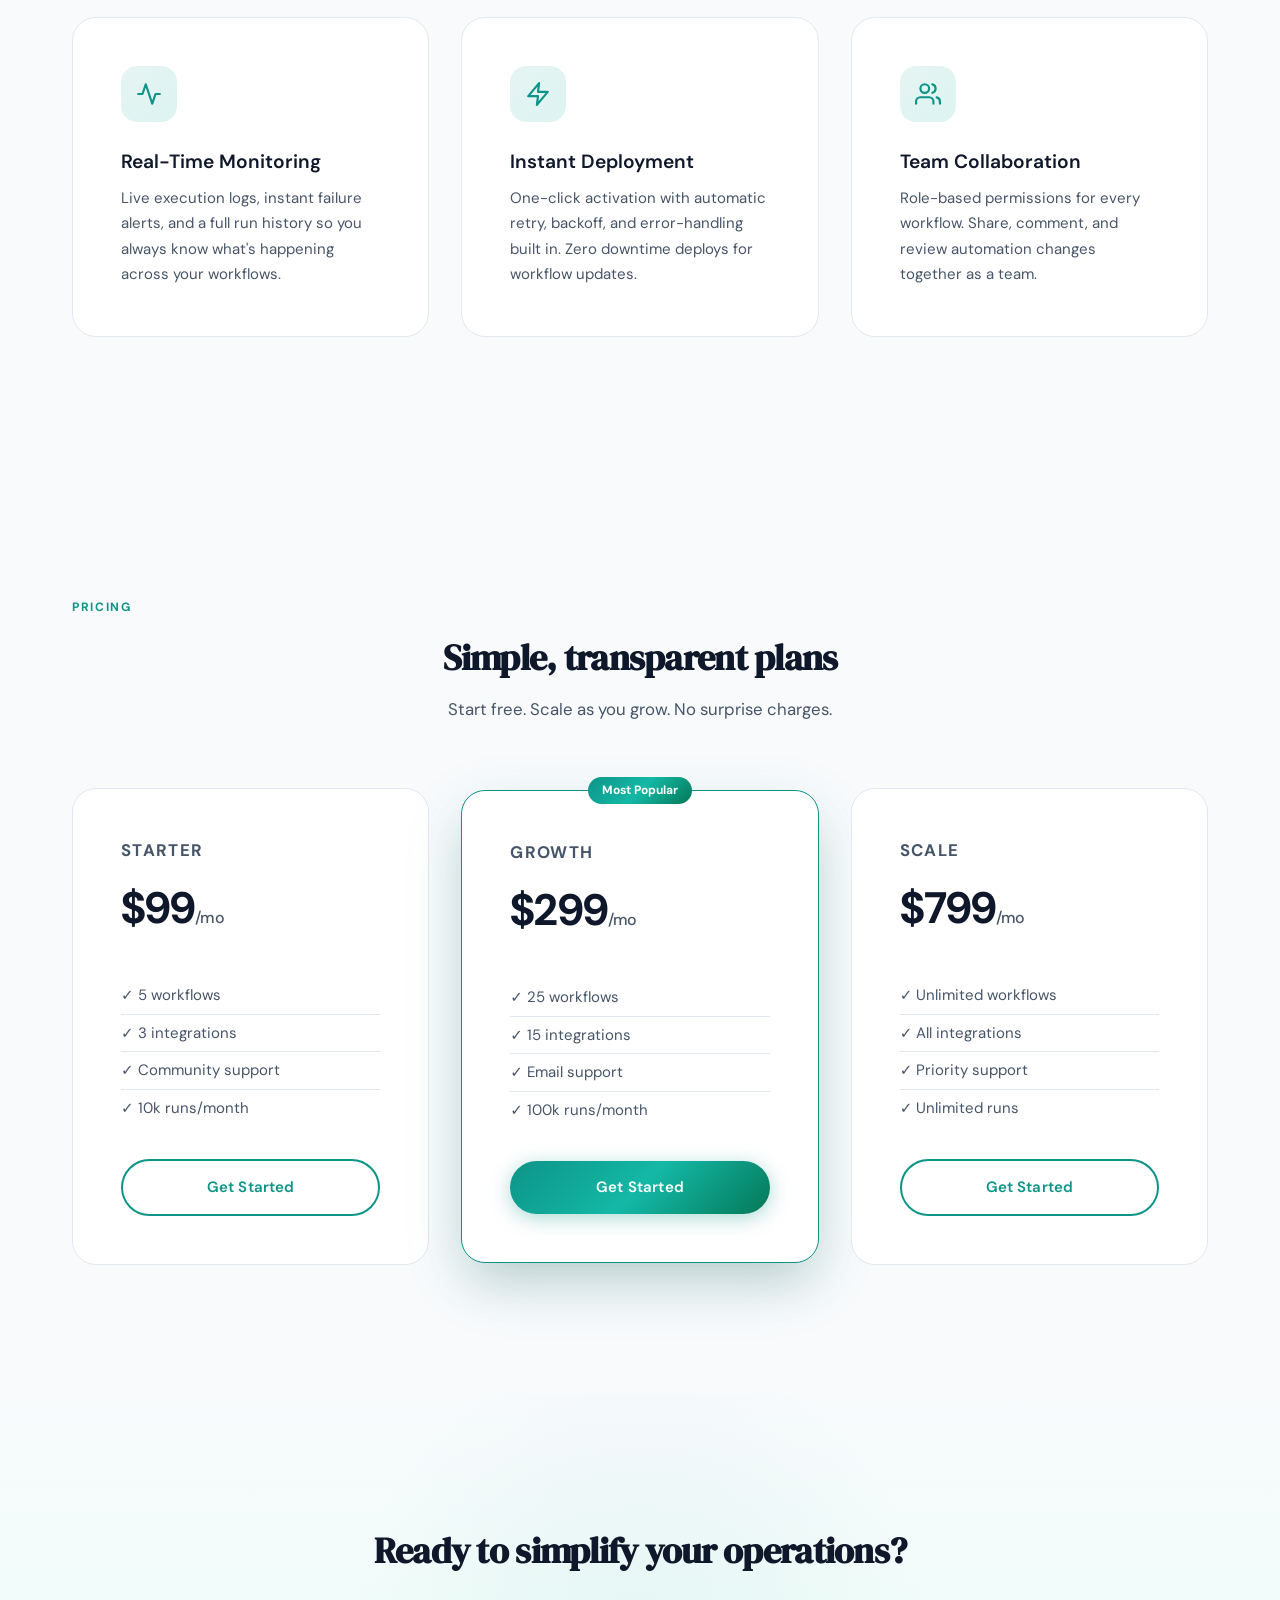
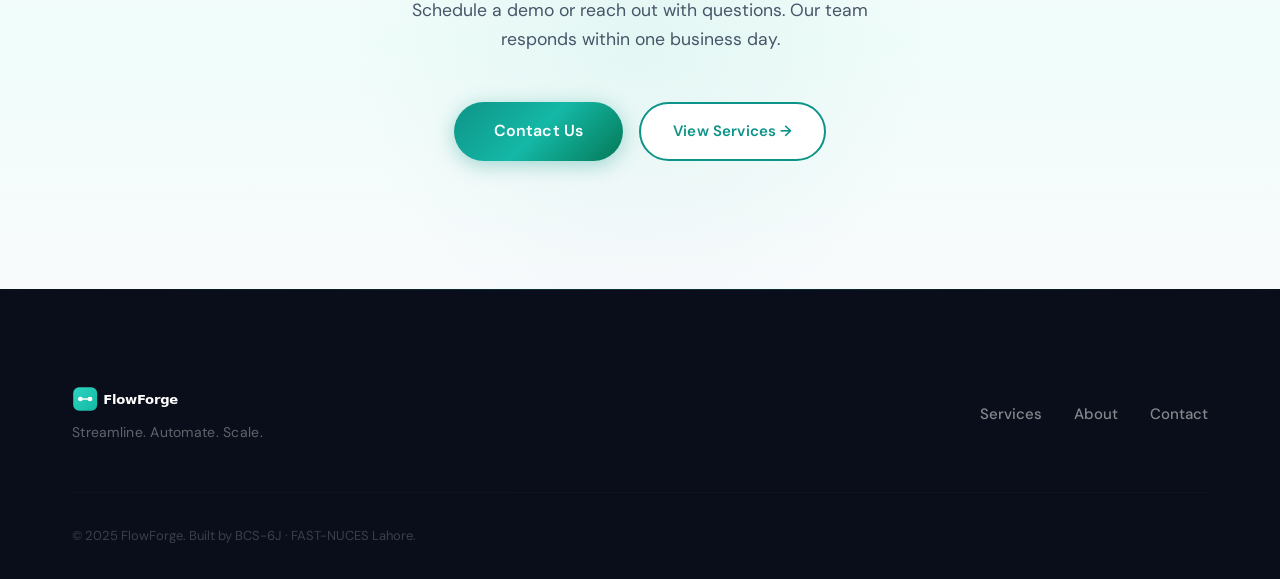
==== commit d65f4da5: "Dark step numbers, square favicon, favicon on all pages" ====
--- a/website/index.html
+++ b/website/index.html
@@ -5,7 +5,7 @@
   <meta name="viewport" content="width=device-width, initial-scale=1.0">
   <meta name="description" content="FlowForge — Workflow automation platform that connects your tools, eliminates manual tasks, and helps teams scale without code.">
   <title>FlowForge | Streamline. Automate. Scale.</title>
-  <link rel="icon" type="image/svg+xml" href="assets/logo.svg">
+  <link rel="icon" type="image/svg+xml" href="assets/favicon.svg">
   <link rel="stylesheet" href="css/styles.css">
   <link rel="preconnect" href="https://fonts.googleapis.com">
   <link rel="preconnect" href="https://fonts.gstatic.com" crossorigin>
--- a/website/css/styles.css
+++ b/website/css/styles.css
@@ -1614,7 +1614,7 @@
   font-family: var(--font-serif);
   font-size: 3.5rem;
   font-weight: 700;
-  color: rgba(13, 148, 136, 0.12);
+  color: #0d9488;
   line-height: 1;
   margin-bottom: var(--space-md);
   letter-spacing: -0.04em;
